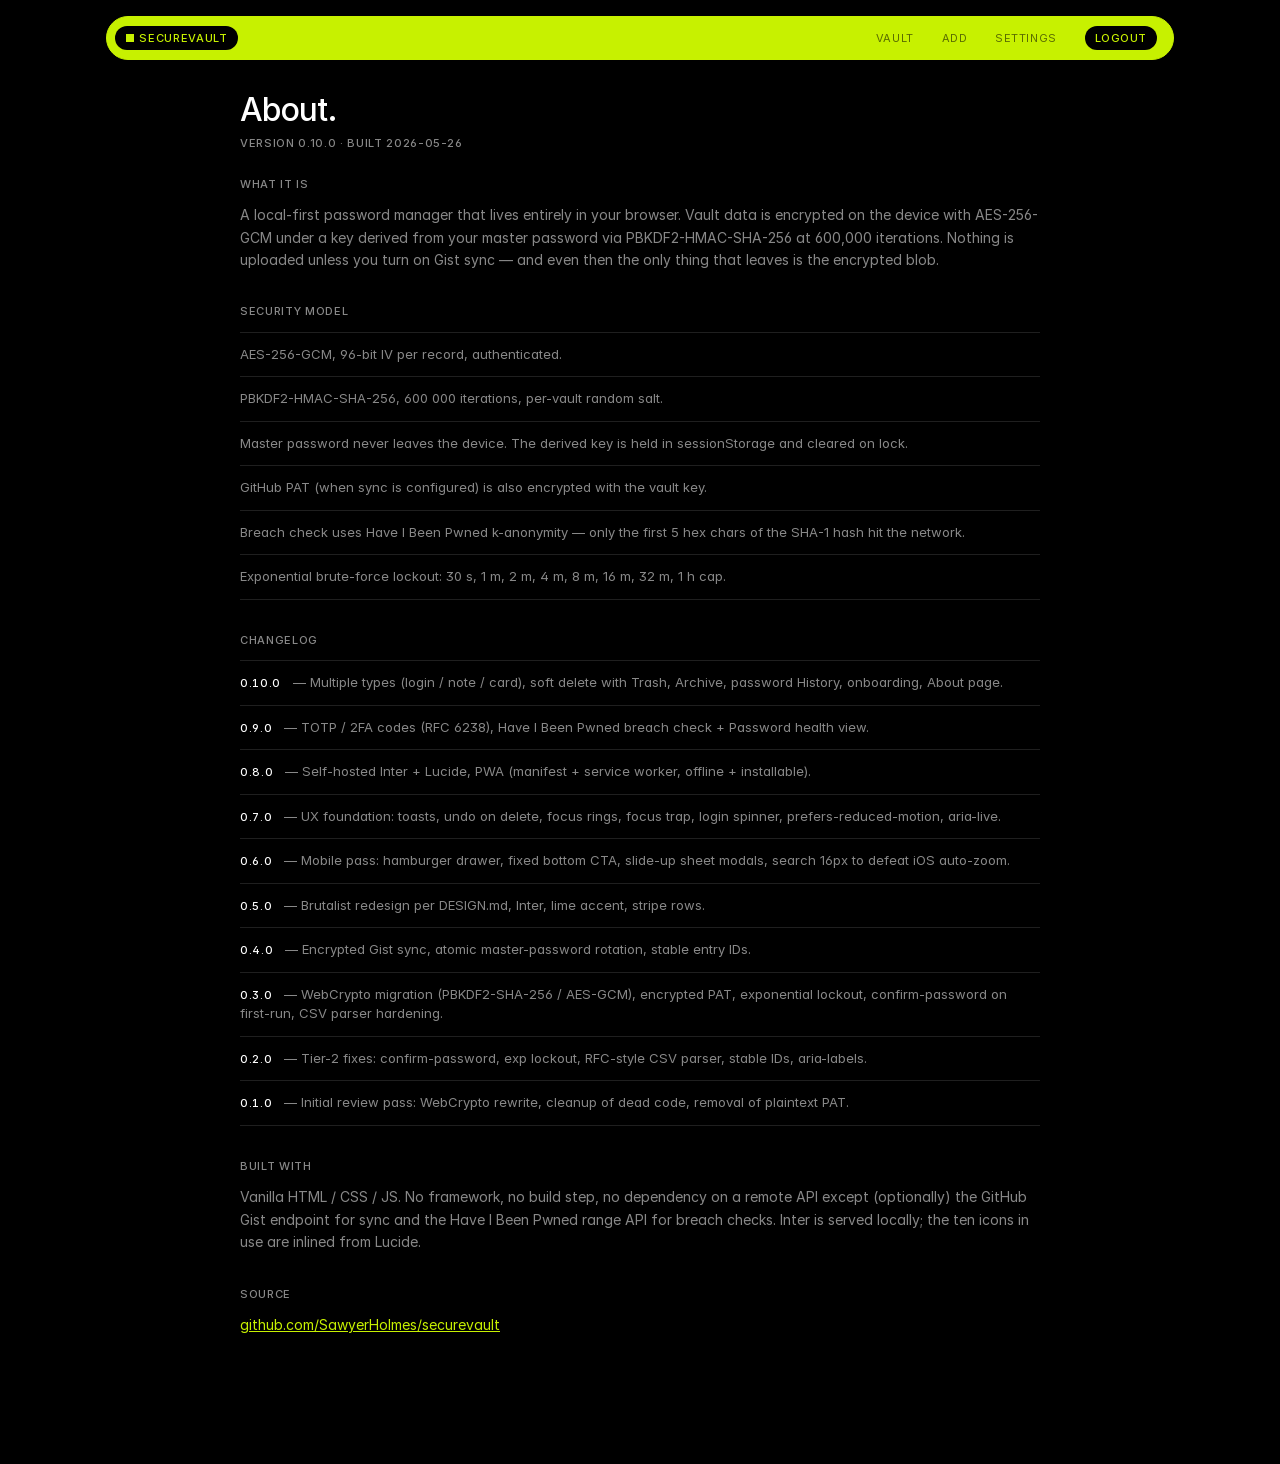
==== about.html @ 22500364 "Audit pass: Add Entry tabs, search clear, +New, duplicate, last-used, clipboard auto-clear, a11y, ap" ====
<!DOCTYPE html>
<html lang="en">
<head>
    <script>
        (function() {
            const s = JSON.parse(localStorage.getItem("vaultSettings") || "{}");
            const appearance = s.appearance || (s.lightMode ? "light" : "dark");
            if (appearance === "dark") document.documentElement.classList.add("dark");
        })();
    </script>
    <meta charset="UTF-8">
    <meta name="viewport" content="width=device-width, initial-scale=1.0">
    <title>SecureVault — About</title>
    <link rel="icon" type="image/svg+xml" href="data:image/svg+xml,%3Csvg xmlns='http://www.w3.org/2000/svg' viewBox='0 0 32 32'%3E%3Crect width='32' height='32' fill='%23000'/%3E%3Crect x='10' y='10' width='12' height='12' fill='%23C7F100'/%3E%3C/svg%3E">
    <link rel="manifest" href="manifest.webmanifest">
    <meta name="theme-color" content="#000000">
    <link rel="stylesheet" href="styles.css">
</head>
<body>

<a href="#main-content" class="skip-to-content">Skip to content</a>

<header>
    <div class="logo">■ Securevault</div>
    <nav class="menu">
        <a href="vault.html">Vault</a>
        <a href="add-entry.html">Add</a>
        <a href="settings.html">Settings</a>
        <a href="login.html" id="logout-btn">Logout</a>
    </nav>
    <button type="button" class="nav-burger" id="nav-burger" aria-label="Open menu">
        <i data-lucide="menu"></i>
    </button>
</header>

<div class="nav-drawer" id="nav-drawer">
    <div class="nav-drawer-content">
        <button type="button" class="nav-drawer-close" id="nav-drawer-close" aria-label="Close menu">
            <i data-lucide="x"></i>
        </button>
        <a href="vault.html">Vault</a>
        <a href="add-entry.html">Add</a>
        <a href="settings.html">Settings</a>
        <a href="login.html" class="nav-drawer-logout">Logout</a>
    </div>
</div>

<main id="main-content">
    <div class="page-content">

        <h1 class="page-title">About.</h1>
        <p class="page-sub">Version <span id="about-version">0.10.0</span> · Built <span id="about-built">2026-05-26</span></p>

        <section class="about-section">
            <h2 class="settings-title">What it is</h2>
            <p class="about-body">
                A local-first password manager that lives entirely in your browser. Vault data is encrypted on
                the device with AES-256-GCM under a key derived from your master password via PBKDF2-HMAC-SHA-256
                at 600,000 iterations. Nothing is uploaded unless you turn on Gist sync — and even then the only
                thing that leaves is the encrypted blob.
            </p>
        </section>

        <section class="about-section">
            <h2 class="settings-title">Security model</h2>
            <ul class="about-list">
                <li>AES-256-GCM, 96-bit IV per record, authenticated.</li>
                <li>PBKDF2-HMAC-SHA-256, 600 000 iterations, per-vault random salt.</li>
                <li>Master password never leaves the device. The derived key is held in sessionStorage and cleared on lock.</li>
                <li>GitHub PAT (when sync is configured) is also encrypted with the vault key.</li>
                <li>Breach check uses Have I Been Pwned k-anonymity — only the first 5 hex chars of the SHA-1 hash hit the network.</li>
                <li>Exponential brute-force lockout: 30 s, 1 m, 2 m, 4 m, 8 m, 16 m, 32 m, 1 h cap.</li>
            </ul>
        </section>

        <section class="about-section">
            <h2 class="settings-title">Changelog</h2>
            <ul class="about-list">
                <li><strong>0.10.0</strong> — Multiple types (login / note / card), soft delete with Trash, Archive, password History, onboarding, About page.</li>
                <li><strong>0.9.0</strong> — TOTP / 2FA codes (RFC 6238), Have I Been Pwned breach check + Password health view.</li>
                <li><strong>0.8.0</strong> — Self-hosted Inter + Lucide, PWA (manifest + service worker, offline + installable).</li>
                <li><strong>0.7.0</strong> — UX foundation: toasts, undo on delete, focus rings, focus trap, login spinner, prefers-reduced-motion, aria-live.</li>
                <li><strong>0.6.0</strong> — Mobile pass: hamburger drawer, fixed bottom CTA, slide-up sheet modals, search 16px to defeat iOS auto-zoom.</li>
                <li><strong>0.5.0</strong> — Brutalist redesign per DESIGN.md, Inter, lime accent, stripe rows.</li>
                <li><strong>0.4.0</strong> — Encrypted Gist sync, atomic master-password rotation, stable entry IDs.</li>
                <li><strong>0.3.0</strong> — WebCrypto migration (PBKDF2-SHA-256 / AES-GCM), encrypted PAT, exponential lockout, confirm-password on first-run, CSV parser hardening.</li>
                <li><strong>0.2.0</strong> — Tier-2 fixes: confirm-password, exp lockout, RFC-style CSV parser, stable IDs, aria-labels.</li>
                <li><strong>0.1.0</strong> — Initial review pass: WebCrypto rewrite, cleanup of dead code, removal of plaintext PAT.</li>
            </ul>
        </section>

        <section class="about-section">
            <h2 class="settings-title">Built with</h2>
            <p class="about-body">
                Vanilla HTML / CSS / JS. No framework, no build step, no dependency on a remote API except (optionally)
                the GitHub Gist endpoint for sync and the Have I Been Pwned range API for breach checks. Inter is
                served locally; the ten icons in use are inlined from Lucide.
            </p>
        </section>

        <section class="about-section">
            <h2 class="settings-title">Source</h2>
            <p class="about-body">
                <a href="https://github.com/SawyerHolmes/securevault" target="_blank" rel="noopener noreferrer" class="about-link">github.com/SawyerHolmes/securevault</a>
            </p>
        </section>

    </div>
</main>

<script src="js/lib/icons.js"></script>
<script src="js/lib/nav.js"></script>
<script src="js/lib/sw-register.js"></script>
<script src="js/lib/crypto-utils.js"></script>
<script src="js/lib/auth.js"></script>
<script>
    // Page is reachable without auth context too, but if we're logged
    // in still run the activity tracker so auto-lock kicks in.
    if (sessionStorage.getItem("authenticated") === "true") {
        if (typeof startActivityTracking === "function") startActivityTracking();
    }
    document.getElementById("logout-btn").addEventListener("click", () => {
        if (typeof logout === "function") logout();
        else window.location.replace("login.html");
    });
</script>

</body>
</html>
---- styles.css ----
/* ============================================================
   SECUREVAULT — STYLESHEET
   Binding spec lives in DESIGN.md (brutalist editorial, lime
   #C7F100 accent, Inter, hard edges, dark default). When in
   doubt: hard edges, UPPERCASE tracked labels, one accent.
============================================================ */

/* ============================================================
   0. FONTS — self-hosted Inter (no Google Fonts dependency)
============================================================ */
@font-face {
    font-family: 'Inter';
    font-style:  normal;
    font-weight: 400;
    font-display: swap;
    src: url('fonts/Inter-Regular.woff2') format('woff2');
}
@font-face {
    font-family: 'Inter';
    font-style:  normal;
    font-weight: 500;
    font-display: swap;
    src: url('fonts/Inter-Medium.woff2') format('woff2');
}

/* ============================================================
   1. TOKENS
============================================================ */
:root {
    /* Light scope */
    --bg:             #FFFFFF;
    --surface:        #FAFAFA;
    --surface-raised: #F2F2F2;
    --border:         #E5E5E5;
    --border-strong:  #000000;
    --text:           #000000;
    --text-secondary: #555555;
    --text-tertiary:  #999999;
    --accent:         #C7F100;
    --accent-ink:     #000000;
    --danger:         #DC2626;
    --danger-ink:     #FFFFFF;

    --font-sans:      'Inter', 'Helvetica Neue', Helvetica, Arial, sans-serif;
    --transition:     0.1s linear;
    --page-max:       1100px;
    --page-pad:       32px;
}

html.dark,
html.dark body,
body.dark {
    --bg:             #000000;
    --surface:        #0A0A0A;
    --surface-raised: #15151A;
    --border:         #1F1F1F;
    --border-strong:  #2C2C2C;
    --text:           #FFFFFF;
    --text-secondary: #888888;
    --text-tertiary:  #555555;
    --accent:         #C7F100;
    --accent-ink:     #000000;
    --danger:         #FF3838;
    --danger-ink:     #FFFFFF;
}

html.dark { color-scheme: dark; }


/* ============================================================
   2. RESET & BASE
============================================================ */
*, *::before, *::after { box-sizing: border-box; }

html, body {
    margin: 0;
    padding: 0;
    min-height: 100%;
    background: var(--bg);
    color: var(--text);
    font-family: var(--font-sans);
    font-feature-settings: 'ss01', 'cv11';
    font-size: 14px;
    line-height: 1.5;
    -webkit-font-smoothing: antialiased;
    -moz-osx-font-smoothing: grayscale;
}

body {
    display: flex;
    flex-direction: column;
    min-height: 100vh;
}

main {
    flex: 1;
    width: 100%;
    max-width: var(--page-max);
    margin: 0 auto;
    padding: 32px var(--page-pad) 96px;
}

/* Unified inner column used by vault, add-entry, settings so the
   page title and content always line up on the same axis. */
.page-content {
    width: 100%;
    max-width: 800px;
    margin: 0 auto;
}
.page-content.narrow { max-width: 480px; }

a { color: inherit; text-decoration: none; }

button {
    cursor: pointer;
    font: inherit;
    color: inherit;
    background: transparent;
    border: 1px solid var(--border);
    border-radius: 0;
}

input, textarea, select {
    font: inherit;
    color: inherit;
    background: transparent;
    border: 1px solid var(--border);
    border-radius: 0;
}

input::placeholder, textarea::placeholder { color: var(--text-tertiary); }

/* Skip-to-content link — only visible when focused, top of page */
.skip-to-content {
    position: absolute;
    top: 8px;
    left: 8px;
    background: var(--accent);
    color: var(--accent-ink);
    padding: 8px 14px;
    font-size: 11px;
    font-weight: 500;
    text-transform: uppercase;
    letter-spacing: 0.06em;
    border-radius: 0;
    text-decoration: none;
    transform: translateY(-200%);
    transition: transform 0.1s linear;
    z-index: 4000;
}
.skip-to-content:focus { transform: translateY(0); }

/* Keyboard focus — visible lime ring on focusable elements when
   navigating with Tab. Mouse clicks don't show the ring (per
   :focus-visible spec) so it stays clean for pointer users. */
:focus-visible {
    outline: 2px solid var(--accent);
    outline-offset: 2px;
}
/* On the lime pill itself lime-on-lime is invisible — use ink black */
header .menu a:focus-visible,
header .menu a#logout-btn:focus-visible,
.nav-burger:focus-visible {
    outline-color: var(--accent-ink);
}
/* Honour the OS "reduce motion" setting — kill animations + transitions */
@media (prefers-reduced-motion: reduce) {
    *, *::before, *::after {
        animation-duration:   0.001ms !important;
        animation-iteration-count: 1 !important;
        transition-duration:  0.001ms !important;
        scroll-behavior:      auto !important;
    }
}

/* Lucide icon sizing — stroke 1.5 globally, sized by context */
svg.lucide,
[data-lucide] {
    stroke-width: 1.5;
    width: 14px;
    height: 14px;
    vertical-align: middle;
}
.icon-btn svg.lucide,
.icon-btn [data-lucide] {
    width: 14px; height: 14px;
}
.card-copy-btn svg.lucide,
.card-copy-btn [data-lucide] {
    width: 14px; height: 14px;
}
.empty-icon svg.lucide,
.empty-icon [data-lucide] {
    width: 28px; height: 28px;
    stroke-width: 1.5;
}
.info-btn svg.lucide,
.info-btn [data-lucide] {
    width: 12px; height: 12px;
}
.generator-btn svg.lucide,
.generator-btn [data-lucide] {
    width: 14px; height: 14px;
}
.edit-top svg.lucide,
.edit-top [data-lucide] {
    width: 12px; height: 12px;
    margin-right: 4px;
}


/* ============================================================
   3. TOP NAVIGATION — LIME PILL
============================================================ */
header {
    position: sticky;
    top: 16px;
    z-index: 100;
    width: calc(100% - 32px);
    max-width: calc(var(--page-max) - 32px);
    margin: 16px auto 0;
    background: var(--accent);
    border-radius: 999px;
    color: var(--accent-ink);
    display: flex;
    align-items: center;
    justify-content: space-between;
    padding: 8px;
    height: 44px;
    border: 1px solid var(--accent);
}

header .logo {
    background: #000;
    color: var(--accent);
    padding: 4px 10px;
    border-radius: 999px;
    font-size: 11px;
    font-weight: 500;
    letter-spacing: 0.06em;
    text-transform: uppercase;
}

header .menu {
    display: flex;
    align-items: center;
    gap: 12px;
    padding-right: 8px;
}

header .menu a {
    color: var(--accent-ink);
    font-size: 11px;
    font-weight: 400;
    text-transform: uppercase;
    letter-spacing: 0.05em;
    opacity: 0.55;
    transition: opacity var(--transition);
    padding: 4px 8px;
    border-radius: 0;
}

header .menu a.active {
    opacity: 1;
    font-weight: 500;
    box-shadow: inset 0 -2px 0 0 currentColor;
}
header .menu a:hover { opacity: 1; }

header .menu a#logout-btn {
    background: #000;
    color: var(--accent);
    padding: 4px 10px;
    border-radius: 999px;
    opacity: 1;
    margin-left: 8px;
    font-weight: 500;
}
header .menu a#logout-btn:hover { opacity: 0.85; }

/* Minimal header (logo only) used on login since the user isn't
   authenticated. Keeps the lime pill chrome consistent with the rest
   of the app while omitting the nav links. */
header.header-minimal {
    justify-content: flex-start;
    width: auto;
    max-width: calc(var(--page-max) - 32px);
}

/* Hamburger (mobile only) — black pill matching the logo chip */
.nav-burger {
    display: none;
    background: #000;
    color: var(--accent);
    border: none;
    border-radius: 999px;
    width: 32px; height: 32px;
    align-items: center;
    justify-content: center;
    cursor: pointer;
    padding: 0;
}
.nav-burger:hover { opacity: 0.85; }

/* Mobile drawer — full-screen black sheet with big nav items.
   Hidden on desktop; opens via .open class on tap of .nav-burger. */
.nav-drawer {
    display: none;
    position: fixed;
    inset: 0;
    background: #000;
    z-index: 2000;
    flex-direction: column;
    padding: env(safe-area-inset-top) env(safe-area-inset-right)
            env(safe-area-inset-bottom) env(safe-area-inset-left);
}
.nav-drawer.open { display: flex; }
.nav-drawer-content {
    display: flex;
    flex-direction: column;
    gap: 24px;
    padding: 96px 32px 32px;
    width: 100%;
    flex: 1;
}
.nav-drawer a {
    color: var(--accent);
    font-size: 18px;
    font-weight: 500;
    text-transform: uppercase;
    letter-spacing: 0.05em;
    text-decoration: none;
}
.nav-drawer a.active { box-shadow: inset 0 -2px 0 0 currentColor; align-self: flex-start; }
.nav-drawer-logout { opacity: 0.55; margin-top: 24px; }
.nav-drawer-close {
    position: absolute;
    top: 24px;
    right: 24px;
    background: var(--accent);
    color: var(--accent-ink);
    border: none;
    border-radius: 999px;
    width: 44px; height: 44px;
    display: inline-flex;
    align-items: center;
    justify-content: center;
    cursor: pointer;
}
.nav-drawer-close [data-lucide],
.nav-drawer-close svg.lucide { width: 20px; height: 20px; }
body.drawer-open { overflow: hidden; }

/* Fixed bottom "+ Add entry" CTA (mobile only, vault page).
   Sits above the safe area as a full-width lime pill. */
.mobile-cta {
    display: none;
    position: fixed;
    left: 16px;
    right: 16px;
    bottom: calc(16px + env(safe-area-inset-bottom));
    height: 48px;
    background: var(--accent);
    color: var(--accent-ink);
    border-radius: 999px;
    align-items: center;
    justify-content: center;
    font-size: 13px;
    font-weight: 500;
    text-transform: uppercase;
    letter-spacing: 0.06em;
    text-decoration: none;
    z-index: 90;
    border: none;
}
.mobile-cta:hover { opacity: 0.85; }



/* ============================================================
   4. BUTTONS
============================================================ */
.btn-black,
.btn-white,
.btn-danger {
    display: inline-flex;
    align-items: center;
    justify-content: center;
    gap: 8px;
    padding: 12px 18px;
    font-size: 11px;
    font-weight: 500;
    text-transform: uppercase;
    letter-spacing: 0.05em;
    border-radius: 0;
    border: 1px solid transparent;
    transition: opacity var(--transition);
    cursor: pointer;
}

.btn-black {
    background: var(--accent);
    color: var(--accent-ink);
}
.btn-black:hover    { opacity: 0.85; }
.btn-black:active   { transform: scale(0.98); }
.btn-black:disabled { opacity: 0.4; cursor: not-allowed; }

.btn-white {
    background: transparent;
    color: var(--text);
    border-color: var(--border-strong);
}
.btn-white:hover  { border-color: var(--text); }
.btn-white:active { transform: scale(0.98); }

.btn-danger {
    background: var(--danger);
    color: var(--danger-ink);
}
.btn-danger:hover { opacity: 0.85; }
.btn-danger:active { transform: scale(0.98); }

.btn-inline {
    align-self: flex-start;
    padding: 10px 16px;
}

.link-btn {
    background: none;
    border: none;
    color: var(--text-tertiary);
    font-size: 11px;
    font-weight: 500;
    text-transform: uppercase;
    letter-spacing: 0.05em;
    padding: 8px 0;
    cursor: pointer;
    text-align: center;
}
.link-btn:hover { color: var(--text); text-decoration: underline; }

.icon-btn {
    display: inline-flex;
    align-items: center;
    justify-content: center;
    width: 28px; height: 28px;
    background: transparent;
    color: var(--text-secondary);
    border: 1px solid var(--border);
    border-radius: 0;
    cursor: pointer;
    transition: background var(--transition), border-color var(--transition), color var(--transition);
}
.icon-btn:hover {
    border-color: var(--text);
    background: var(--surface-raised);
    color: var(--text);
}


/* ============================================================
   5. INPUTS & LABELS
============================================================ */
input[type="text"],
input[type="password"],
input[type="email"],
textarea {
    width: 100%;
    background: transparent;
    border: 1px solid var(--border);
    border-radius: 0;
    padding: 12px 14px;
    font-size: 14px;
    color: var(--text);
    transition: border-color var(--transition);
}
input[type="text"]:focus,
input[type="password"]:focus,
input[type="email"]:focus,
textarea:focus {
    outline: none;
    border-color: var(--text);
}

label {
    display: block;
    font-size: 11px;
    font-weight: 500;
    text-transform: uppercase;
    letter-spacing: 0.06em;
    color: var(--text-secondary);
    margin-bottom: 6px;
}

.password-wrapper { position: relative; }
.password-wrapper input { padding-right: 44px; }
.password-wrapper .toggle-password,
.password-wrapper #toggle-password {
    position: absolute;
    right: 6px;
    top: 50%;
    transform: translateY(-50%);
    width: 28px; height: 28px;
    background: transparent;
    border: 1px solid var(--border);
    color: var(--text-secondary);
    cursor: pointer;
    border-radius: 0;
    display: inline-flex;
    align-items: center;
    justify-content: center;
}
.password-wrapper .toggle-password:hover,
.password-wrapper #toggle-password:hover {
    color: var(--text);
    border-color: var(--text);
}


/* ============================================================
   6. VAULT CONTROLS — SEARCH + SORT
============================================================ */
.vault-controls {
    margin: 24px 0 16px;
}

/* The search wrapper acts as one cohesive bar: 1px outer border,
   left search icon, input fills the middle, right divider + sort
   button. No element has its own border — they share the wrapper's. */
.search-wrapper {
    position: relative;
    display: flex;
    align-items: stretch;
    border: 1px solid var(--border);
    transition: border-color var(--transition);
}
.search-wrapper:focus-within { border-color: var(--text); }

#search-input {
    flex: 1;
    min-width: 0;
    padding: 12px 12px 12px 44px;
    background: transparent;
    border: none;
    border-radius: 0;
    color: var(--text);
    font-size: 14px;
    outline: none;
}
#search-input::placeholder { color: var(--text-tertiary); }

.search-icon {
    position: absolute;
    left: 16px; top: 50%;
    transform: translateY(-50%);
    width: 16px; height: 16px;
    color: var(--text-secondary);
    pointer-events: none;
}

.search-clear {
    display: none;
    flex: 0 0 28px;
    background: transparent;
    border: none;
    color: var(--text-secondary);
    cursor: pointer;
    align-items: center;
    justify-content: center;
    padding: 0;
}
.search-wrapper.has-text .search-clear { display: inline-flex; }
.search-clear:hover { color: var(--text); }
.search-clear svg.lucide { width: 14px; height: 14px; }

.sort-toggle-btn {
    flex: 0 0 44px;
    background: transparent;
    border: none;
    border-left: 1px solid var(--border);
    border-radius: 0;
    color: var(--text-secondary);
    cursor: pointer;
    display: inline-flex;
    align-items: center;
    justify-content: center;
    padding: 0;
    transition: color var(--transition), background var(--transition);
}
.sort-toggle-btn:hover         { color: var(--text); background: var(--surface-raised); }
.sort-toggle-btn.active        { color: var(--accent-ink); background: var(--accent); }
.sort-icon { width: 16px; height: 16px; pointer-events: none; }

.sort-menu {
    position: absolute;
    top: calc(100% + 4px);
    right: 0;
    width: 220px;
    display: none;
    flex-direction: column;
    background: var(--surface);
    border: 1px solid var(--border-strong);
    border-radius: 0;
    padding: 4px 0;
    z-index: 500;
}

.sort-field,
.sort-order {
    display: flex;
    align-items: center;
    justify-content: space-between;
    padding: 10px 14px;
    font-size: 11px;
    text-transform: uppercase;
    letter-spacing: 0.05em;
    cursor: pointer;
    color: var(--text);
}
.sort-field:hover,
.sort-order:hover { background: var(--surface-raised); }

.divider { height: 1px; background: var(--border); margin: 4px 0; }

.indicator {
    width: 12px; height: 12px;
    border: 1px solid var(--border-strong);
    border-radius: 0;
    display: flex;
    align-items: center;
    justify-content: center;
    flex-shrink: 0;
}
.indicator.active::after {
    content: '';
    width: 6px; height: 6px;
    background: var(--accent);
}


/* ============================================================
   7. VAULT LIST — STRIPE ROWS (the core unit)
============================================================ */
#vault-container { display: block; }

body.list-view #vault-container {
    display: block;
}

.vault-card {
    display: grid;
    grid-template-columns: 56px 1fr auto;
    gap: 16px;
    align-items: center;
    padding: 16px 0;
    border-top: 1px solid var(--border);
    background: transparent;
    border-radius: 0;
    cursor: pointer;
    transition: background var(--transition);
    position: relative;
}
.vault-card:last-child { border-bottom: 1px solid var(--border); }

.vault-card:hover {
    background: linear-gradient(90deg, rgba(199, 241, 0, 0.06), transparent);
}

.vault-card .row-num {
    font-size: 22px;
    font-weight: 500;
    letter-spacing: -0.02em;
    font-variant-numeric: tabular-nums;
    color: var(--text);
    line-height: 1;
}
.vault-card.featured .row-num { color: var(--accent); }

.vault-card .row-text {
    min-width: 0;
}

.vault-card .row-name,
.vault-card h2 {
    margin: 0;
    font-size: 13px;
    font-weight: 500;
    text-transform: uppercase;
    letter-spacing: 0.05em;
    color: var(--text);
    line-height: 1.3;
    overflow: hidden;
    text-overflow: ellipsis;
    white-space: nowrap;
}

.vault-card .row-username,
.vault-card p {
    margin: 2px 0 0;
    font-size: 11px;
    font-weight: 400;
    color: var(--text-secondary);
    line-height: 1.3;
    overflow: hidden;
    text-overflow: ellipsis;
    white-space: nowrap;
}

.card-copy-btn {
    width: 28px; height: 28px;
    background: transparent;
    border: 1px solid var(--border);
    border-radius: 0;
    color: var(--text-secondary);
    display: inline-flex;
    align-items: center;
    justify-content: center;
    cursor: pointer;
    transition: border-color var(--transition), color var(--transition);
}
.card-copy-btn:hover { border-color: var(--text); color: var(--text); }

/* Vault meta row — count on the left, Select toggle on the right */
.vault-meta-row {
    display: flex;
    align-items: center;
    justify-content: space-between;
    margin: 16px 0 8px;
}
.vault-count {
    font-size: 11px;
    font-weight: 500;
    text-transform: uppercase;
    letter-spacing: 0.06em;
    color: var(--text-secondary);
    font-variant-numeric: tabular-nums;
}
.vault-meta-actions {
    display: flex;
    gap: 6px;
    align-items: center;
}
.vault-meta-action {
    background: transparent;
    border: 1px solid var(--border-strong);
    color: var(--text);
    padding: 6px 12px;
    border-radius: 999px;
    font-size: 11px;
    font-weight: 500;
    text-transform: uppercase;
    letter-spacing: 0.05em;
    cursor: pointer;
    text-decoration: none;
    transition: background var(--transition), color var(--transition);
}
.vault-meta-action:hover { background: var(--accent); color: var(--accent-ink); border-color: var(--accent); }
.vault-meta-action-add { background: var(--accent); color: var(--accent-ink); border-color: var(--accent); }
.vault-meta-action-add:hover { opacity: 0.85; background: var(--accent); color: var(--accent-ink); }

/* On mobile the bottom CTA is enough — hide the desktop +New chip. */
@media (max-width: 600px) {
    .vault-meta-action-add { display: none; }
}

/* Per-card checkbox — hidden by default, revealed in select mode */
.vault-card-checkbox {
    display: none;
    width: 18px;
    height: 18px;
    border: 1px solid var(--border-strong);
    position: relative;
    flex-shrink: 0;
}
.vault-card-checkbox.checked::after {
    content: "";
    position: absolute;
    inset: 3px;
    background: var(--accent);
}
body.select-mode .vault-card-checkbox { display: block; }
body.select-mode .vault-card           { grid-template-columns: 24px 56px 1fr auto; cursor: pointer; }
body.select-mode .vault-card .card-copy-btn { display: none; }
body.select-mode .vault-card.selected  { background: linear-gradient(90deg, rgba(199, 241, 0, 0.10), transparent); }

/* Bottom bulk-action bar — only visible in select mode. The
   [hidden] attribute is the source of truth; the rule below makes
   sure the display: flex doesn't override it. */
.bulk-actions[hidden] { display: none; }
.bulk-actions {
    position: fixed;
    left: 0; right: 0; bottom: 0;
    z-index: 1400;
    background: var(--surface);
    border-top: 1px solid var(--border-strong);
    padding: 12px 16px calc(12px + env(safe-area-inset-bottom));
    display: flex;
    align-items: center;
    justify-content: space-between;
    gap: 16px;
}
.bulk-count {
    font-size: 11px;
    font-weight: 500;
    text-transform: uppercase;
    letter-spacing: 0.06em;
    color: var(--text-secondary);
    font-variant-numeric: tabular-nums;
}
.bulk-actions-buttons {
    display: flex;
    gap: 8px;
    flex-wrap: wrap;
}
body.select-mode main { padding-bottom: 120px; }

@media (max-width: 600px) {
    .bulk-actions {
        flex-direction: column;
        align-items: stretch;
        gap: 8px;
    }
    .bulk-actions-buttons { justify-content: space-between; }
    .bulk-actions-buttons .btn-row { flex: 1; }
}

/* Manual-sort drag-and-drop visual states */
.vault-card.draggable    { cursor: grab; }
.vault-card.draggable:active { cursor: grabbing; }
.vault-card.dragging     { opacity: 0.4; }
.vault-card.drag-over    { box-shadow: inset 0 2px 0 0 var(--accent); }

/* Extension fill mode — vault opened with #sv-fill=… in the URL.
   The lime banner explains who's asking, the meta + filter chrome
   step out of the way so the picker is the only thing to do. */
.fill-banner {
    display: flex;
    align-items: center;
    justify-content: space-between;
    gap: 16px;
    background: var(--accent);
    color: var(--accent-ink);
    padding: 12px 16px;
    margin: 0 0 24px;
}
.fill-banner-text {
    display: flex;
    align-items: baseline;
    gap: 8px;
    min-width: 0;
}
.fill-banner-label {
    font-size: 11px;
    font-weight: 500;
    text-transform: uppercase;
    letter-spacing: 0.06em;
}
.fill-banner-origin {
    font-size: 13px;
    font-weight: 500;
    overflow: hidden;
    text-overflow: ellipsis;
    white-space: nowrap;
}
.fill-banner .btn-row { border-color: var(--accent-ink); color: var(--accent-ink); }
.fill-banner .btn-row:hover { background: var(--accent-ink); color: var(--accent); }

body.fill-mode header,
body.fill-mode .vault-meta-row,
body.fill-mode .tag-filter-bar,
body.fill-mode .vault-controls { display: none; }
body.fill-mode .page-title { margin-top: 0; }

/* Pull-to-refresh — only renders on mobile. The bar visually
   extends as the user drags down past the top of the page. */
.pull-indicator {
    display: none;
    position: fixed;
    top: 0;
    left: 50%;
    width: 64px;
    height: 3px;
    background: var(--accent);
    transform: translateX(-50%) translateY(0);
    opacity: 0;
    z-index: 1500;
    pointer-events: none;
}
@media (max-width: 600px) {
    .pull-indicator { display: block; }
}
.pull-indicator.loading {
    opacity: 1;
    animation: pull-pulse 0.6s linear infinite alternate;
}
@keyframes pull-pulse {
    from { opacity: 0.35; }
    to   { opacity: 1; }
}


/* ============================================================
   8. VAULT GRID VIEW (square brutalist tiles)
============================================================ */
body.grid-view #vault-container {
    display: grid;
    grid-template-columns: repeat(auto-fill, minmax(200px, 1fr));
    gap: 12px;
}

.vault-grid-tile {
    border: 1px solid var(--border);
    border-radius: 0;
    padding: 16px;
    background: transparent;
    cursor: pointer;
    transition: background var(--transition), border-color var(--transition);
    display: flex;
    flex-direction: column;
    gap: 8px;
    min-height: 140px;
    position: relative;
}
.vault-grid-tile:hover {
    border-color: var(--text);
    background: linear-gradient(90deg, rgba(199, 241, 0, 0.06), transparent);
}

.vault-grid-tile .tile-num {
    font-size: 22px;
    font-weight: 500;
    letter-spacing: -0.02em;
    font-variant-numeric: tabular-nums;
    color: var(--text);
    line-height: 1;
}
.vault-grid-tile.featured .tile-num { color: var(--accent); }

.vault-grid-tile .tile-name {
    margin: 0;
    font-size: 13px;
    font-weight: 500;
    text-transform: uppercase;
    letter-spacing: 0.05em;
    color: var(--text);
    overflow: hidden;
    text-overflow: ellipsis;
    white-space: nowrap;
}

.vault-grid-tile .tile-url {
    margin: 0;
    font-size: 11px;
    font-weight: 400;
    color: var(--text-secondary);
    line-height: 1.3;
    overflow: hidden;
    text-overflow: ellipsis;
    white-space: nowrap;
}

.vault-grid-tile .tile-bottom {
    margin-top: auto;
    display: flex;
    align-items: center;
    justify-content: space-between;
    gap: 8px;
}

.vault-grid-tile .tile-username {
    margin: 0;
    font-size: 11px;
    font-weight: 400;
    color: var(--text-secondary);
    overflow: hidden;
    text-overflow: ellipsis;
    white-space: nowrap;
    flex: 1;
    min-width: 0;
}


/* ============================================================
   9. GALLERY VIEW
============================================================ */
body.gallery-view #vault-container {
    display: grid;
    grid-template-columns: repeat(auto-fill, minmax(110px, 1fr));
    gap: 12px;
}
.vault-gallery-card {
    background: transparent;
    border: 1px solid var(--border);
    border-radius: 0;
    padding: 12px;
    cursor: pointer;
    display: flex;
    flex-direction: column;
    align-items: flex-start;
    gap: 8px;
    aspect-ratio: 1;
    position: relative;
    transition: background var(--transition);
}
.vault-gallery-card:hover {
    background: linear-gradient(90deg, rgba(199, 241, 0, 0.06), transparent);
}
.gallery-icon {
    width: 48px; height: 48px;
    background: rgba(199, 241, 0, 0.12);
    border: 1px solid var(--border);
    color: var(--text);
    display: flex;
    align-items: center;
    justify-content: center;
    font-size: 16px;
    font-weight: 500;
    text-transform: uppercase;
}
.gallery-icon img { max-width: 28px; max-height: 28px; }
.gallery-title {
    font-size: 11px;
    font-weight: 500;
    text-transform: uppercase;
    letter-spacing: 0.05em;
    color: var(--text);
    line-height: 1.3;
    overflow: hidden;
    text-overflow: ellipsis;
    white-space: nowrap;
    width: 100%;
}
.gallery-subtitle {
    font-size: 11px;
    color: var(--text-secondary);
    overflow: hidden;
    text-overflow: ellipsis;
    white-space: nowrap;
    width: 100%;
}
.gallery-copy-btn {
    position: absolute;
    top: 8px; right: 8px;
    width: 24px; height: 24px;
    background: transparent;
    border: 1px solid var(--border);
    color: var(--text-secondary);
    cursor: pointer;
}
.gallery-copy-btn:hover { border-color: var(--text); color: var(--text); }


/* ============================================================
   10. COPY MENU
============================================================ */
.copy-menu,
.card-copy-menu {
    position: fixed;
    background: var(--surface);
    border: 1px solid var(--border-strong);
    border-radius: 0;
    padding: 4px 0;
    z-index: 200;
    min-width: 160px;
    display: flex;
    flex-direction: column;
    opacity: 0;
}
.copy-menu-item,
.card-copy-menu button {
    background: transparent;
    border: none;
    padding: 10px 14px;
    font-size: 11px;
    font-weight: 500;
    text-transform: uppercase;
    letter-spacing: 0.05em;
    text-align: left;
    cursor: pointer;
    color: var(--text);
}
.copy-menu-item:hover,
.card-copy-menu button:hover { background: var(--surface-raised); }


/* ============================================================
   11. EXPANDED CARD MODAL
============================================================ */
.expanded-card {
    position: fixed;
    inset: 0;
    background: rgba(0, 0, 0, 0.7);
    display: none;
    align-items: center;
    justify-content: center;
    z-index: 1000;
    padding: 16px;
}
.expanded-content {
    background: var(--surface);
    border: 1px solid var(--border-strong);
    border-radius: 0;
    padding: 24px;
    max-width: 480px;
    width: 100%;
    max-height: calc(100vh - 32px);
    overflow: auto;
}

.expanded-header {
    display: flex;
    align-items: center;
    justify-content: space-between;
    gap: 12px;
    padding-bottom: 12px;
    border-bottom: 1px solid var(--border);
    margin-bottom: 4px;
}
.expanded-header h2 {
    margin: 0;
    font-size: 18px;
    font-weight: 500;
    text-transform: uppercase;
    letter-spacing: 0.06em;
    color: var(--text);
    overflow: hidden;
    text-overflow: ellipsis;
    white-space: nowrap;
}

.field-row,
.expanded-content .field {
    padding: 12px 0;
    border-bottom: 1px solid var(--border);
}

.value-row {
    display: flex;
    align-items: center;
    gap: 8px;
}
.value-row .value {
    flex: 1;
    min-width: 0;
}

.top-right-buttons { display: flex; gap: 8px; align-items: center; }
.top-right-buttons #save-cancel-wrapper { display: none; gap: 8px; margin: 0; }
.top-right-buttons #save-cancel-wrapper[style*="flex"] { display: flex !important; }

.url-value a { text-decoration: underline; color: var(--text); }
.edit-top {
    padding: 6px 12px;
    border-radius: 999px;
    font-size: 11px;
    border: 1px solid var(--border-strong);
    background: transparent;
    color: var(--text);
}
.edit-top:hover { border-color: var(--text); }

.expanded-content .label {
    display: block;
    font-size: 11px;
    font-weight: 500;
    text-transform: uppercase;
    letter-spacing: 0.06em;
    color: var(--text-secondary);
    margin-bottom: 4px;
}

.expanded-content .value {
    font-size: 14px;
    color: var(--text);
    word-break: break-word;
}
.expanded-content .value.notes { white-space: pre-wrap; }
.expanded-content .value a { text-decoration: underline; color: inherit; }
.expanded-content input.value,
.expanded-content textarea.value {
    width: 100%;
    margin-top: 4px;
    padding: 8px 10px;
    background: transparent;
    border: 1px solid var(--border);
    color: var(--text);
    font-size: 14px;
}
.expanded-content input.value:focus,
.expanded-content textarea.value:focus { outline: none; border-color: var(--text); }

#expanded-password,
#expanded-password .value {
    font-family: ui-monospace, 'SF Mono', Menlo, Consolas, monospace;
}

.tag-chip,
.tag-chip-small,
.tag-chip-filter {
    display: inline-flex;
    align-items: center;
    border: 1px solid var(--border-strong);
    background: transparent;
    color: var(--text);
    border-radius: 999px;
    text-transform: uppercase;
    letter-spacing: 0.05em;
    font-weight: 500;
    cursor: default;
}
.tag-chip {
    padding: 4px 10px;
    font-size: 10px;
    margin-right: 6px;
    margin-bottom: 4px;
}
.tag-chip-small {
    padding: 2px 8px;
    font-size: 10px;
    color: var(--text-secondary);
    border-color: var(--border);
    margin-right: 4px;
}
.row-tags {
    display: flex;
    flex-wrap: wrap;
    gap: 4px;
    margin-top: 6px;
}
.tag-list {
    display: flex;
    flex-wrap: wrap;
    gap: 4px;
}

.tag-filter-bar {
    display: flex;
    gap: 6px;
    overflow-x: auto;
    scrollbar-width: none;
    padding-bottom: 4px;
    margin-bottom: 12px;
}
.tag-filter-bar::-webkit-scrollbar { display: none; }
.tag-chip-filter {
    padding: 6px 12px;
    font-size: 11px;
    cursor: pointer;
    white-space: nowrap;
    transition: background var(--transition), color var(--transition);
}
.tag-chip-filter:hover  { background: var(--surface-raised); }
.tag-chip-filter.active {
    background: var(--accent);
    color: var(--accent-ink);
    border-color: var(--accent);
}

.label-hint {
    text-transform: none;
    letter-spacing: 0;
    font-weight: 400;
    color: var(--text-tertiary);
    margin-left: 8px;
}

/* Rendered markdown inside note content / notes value */
.value-empty { color: var(--text-secondary); }
.md-h1, .md-h2, .md-h3 {
    margin: 12px 0 4px;
    color: var(--text);
    font-weight: 500;
    text-transform: uppercase;
    letter-spacing: 0.05em;
}
.md-h1 { font-size: 18px; }
.md-h2 { font-size: 16px; }
.md-h3 { font-size: 13px; }
.value.notes p,
.value .md-h1, .value .md-h2, .value .md-h3 { margin-top: 0; }
.value.notes p {
    margin: 0 0 12px;
    line-height: 1.5;
}
.value.notes p:last-child { margin-bottom: 0; }
.md-ul {
    margin: 6px 0 12px;
    padding-left: 20px;
}
.md-ul li {
    font-size: 14px;
    line-height: 1.5;
    color: var(--text);
    margin-bottom: 4px;
}
.value.notes strong { color: var(--text); font-weight: 500; }
.value.notes em     { color: var(--text); font-style: italic; }
.value.notes code   {
    font-family: ui-monospace, "SF Mono", Menlo, Consolas, monospace;
    font-size: 0.92em;
    background: var(--surface-raised);
    padding: 1px 5px;
    border: 1px solid var(--border);
}
.value.notes a { color: var(--accent); text-decoration: underline; }

.password-warning {
    margin-top: 8px;
    font-size: 11px;
    font-weight: 500;
    text-transform: uppercase;
    letter-spacing: 0.06em;
    color: var(--danger);
    display: flex;
    align-items: center;
    gap: 6px;
}
.password-warning::before {
    content: "";
    display: inline-block;
    width: 8px;
    height: 8px;
    background: var(--danger);
}

.totp-row {
    display: flex;
    align-items: center;
    gap: 12px;
}
.totp-code {
    flex: 1;
    font-family: ui-monospace, "SF Mono", Menlo, Consolas, monospace;
    font-size: 22px;
    letter-spacing: 0.08em;
    font-variant-numeric: tabular-nums;
    color: var(--text);
}
.totp-countdown {
    flex: 0 0 80px;
    height: 3px;
    background: var(--border);
    position: relative;
}
.totp-countdown-bar {
    position: absolute;
    inset: 0 auto 0 0;
    background: var(--accent);
    width: 100%;
    transition: width 1s linear;
}
.totp-edit-input {
    flex: 1;
    background: transparent;
    border: 1px solid var(--border);
    color: var(--text);
    padding: 8px 10px;
    font-family: ui-monospace, "SF Mono", Menlo, Consolas, monospace;
    font-size: 14px;
    letter-spacing: 0.02em;
}
.totp-edit-input:focus { outline: none; border-color: var(--text); }

#expanded-modified {
    font-size: 11px;
    font-weight: 500;
    text-transform: uppercase;
    letter-spacing: 0.06em;
    color: var(--text-secondary);
    padding: 12px 0;
    border-bottom: none;
}

#save-cancel-wrapper {
    display: flex;
    gap: 8px;
    margin-top: 12px;
}
#save-cancel-wrapper .btn-black,
#save-cancel-wrapper .btn-white { flex: 1; }

.entry-footer-actions {
    display: flex;
    gap: 8px;
    margin-top: 12px;
}
.entry-footer-actions .btn-white,
.entry-footer-actions .btn-danger { flex: 1; }

#remove-btn {
    background: var(--danger);
    color: var(--danger-ink);
    border: none;
}
#remove-btn:hover { opacity: 0.85; }


/* ============================================================
   12. CONFIRMATION MODAL
============================================================ */
.confirmation-overlay {
    position: fixed;
    inset: 0;
    background: rgba(0, 0, 0, 0.7);
    display: none;
    align-items: center;
    justify-content: center;
    z-index: 1100;
    padding: 16px;
}
.confirmation-modal {
    background: var(--surface);
    border: 1px solid var(--border-strong);
    border-radius: 0;
    padding: 24px;
    max-width: 380px;
    width: 100%;
}
.confirmation-modal p {
    margin: 0 0 16px;
    font-size: 14px;
    color: var(--text);
    line-height: 1.5;
}
.confirmation-modal p.confirm-title {
    font-size: 16px;
    font-weight: 500;
    text-transform: uppercase;
    letter-spacing: 0.06em;
    margin-bottom: 12px;
}
.confirmation-modal p + p { color: var(--text-secondary); }

.welcome-modal { max-width: 460px; }
.welcome-list {
    list-style: none;
    padding: 0;
    margin: 0 0 16px;
}
.welcome-list li {
    font-size: 13px;
    color: var(--text-secondary);
    padding: 12px 0;
    border-bottom: 1px solid var(--border);
    line-height: 1.5;
}
.welcome-list li:last-child { border-bottom: none; }
.welcome-list strong {
    color: var(--text);
    font-weight: 500;
    text-transform: uppercase;
    font-size: 11px;
    letter-spacing: 0.06em;
    display: block;
    margin-bottom: 4px;
}
.confirmation-buttons {
    display: flex;
    gap: 8px;
}
.confirmation-buttons .btn-black,
.confirmation-buttons .btn-white,
.confirmation-buttons .btn-danger { flex: 1; }


/* ============================================================
   13. TOAST
============================================================ */
.toast-stack {
    position: fixed;
    bottom: 24px;
    left: 50%;
    transform: translateX(-50%);
    display: flex;
    flex-direction: column-reverse;
    gap: 8px;
    z-index: 3000;
    pointer-events: none;
    max-width: calc(100% - 32px);
}
.toast {
    display: inline-flex;
    align-items: center;
    gap: 16px;
    padding: 12px 16px;
    background: var(--surface);
    color: var(--text);
    border: 1px solid var(--border-strong);
    border-radius: 0;
    font-size: 13px;
    pointer-events: auto;
    opacity: 0;
    transform: translateY(8px);
    transition: opacity 0.18s linear, transform 0.18s linear;
    max-width: 100%;
}
.toast.toast-in  { opacity: 1; transform: translateY(0); }
.toast.toast-out { opacity: 0; transform: translateY(8px); }
.toast.toast-success { border-color: var(--accent); }
.toast.toast-error   { border-color: var(--danger); }
.toast-message { white-space: nowrap; overflow: hidden; text-overflow: ellipsis; }
.toast-action {
    background: var(--accent);
    color: var(--accent-ink);
    border: none;
    padding: 4px 10px;
    font-size: 11px;
    font-weight: 500;
    text-transform: uppercase;
    letter-spacing: 0.05em;
    cursor: pointer;
    flex-shrink: 0;
}
.toast-action:hover { opacity: 0.85; }


/* ============================================================
   14. EMPTY STATE
============================================================ */
.empty-state {
    max-width: 320px;
    margin: 0 auto;
    text-align: center;
    display: flex;
    flex-direction: column;
    align-items: center;
    justify-content: center;
    /* Pull the empty state down so the magnifier / lock sits roughly
       in the middle of the page rather than tucked under the title. */
    min-height: 60vh;
    /* When the parent is a CSS grid (grid/gallery view), span all
       columns so the empty state stays centred under the page title. */
    grid-column: 1 / -1;
}
.empty-icon {
    width: 64px; height: 64px;
    border: 1px solid var(--border-strong);
    color: var(--accent);
    display: flex;
    align-items: center;
    justify-content: center;
    margin: 0 auto 16px;
}
.empty-icon-shape {
    display: block;
    width: 16px;
    height: 16px;
    background: var(--accent);
}
.empty-icon-shape.search {
    width: 24px;
    height: 2px;
}
.empty-state h2 {
    margin: 0 0 8px;
    font-size: 18px;
    font-weight: 500;
    text-transform: uppercase;
    letter-spacing: 0.06em;
}
.empty-state p {
    margin: 0 0 16px;
    font-size: 14px;
    color: var(--text-secondary);
}
.empty-add-btn {
    display: inline-flex;
    align-items: center;
    justify-content: center;
    background: var(--accent);
    color: var(--accent-ink);
    padding: 8px 16px;
    border-radius: 999px;
    font-size: 11px;
    font-weight: 500;
    text-transform: uppercase;
    letter-spacing: 0.05em;
}
.empty-add-btn:hover { opacity: 0.85; }


/* ============================================================
   15. ADD ENTRY PAGE
============================================================ */
.page-title,
.add-entry-container h1 {
    margin: 0 0 8px;
    font-size: 32px;
    font-weight: 500;
    letter-spacing: -0.03em;
    color: var(--text);
    line-height: 1.1;
}

.page-sub {
    margin: 0 0 24px;
    font-size: 11px;
    font-weight: 500;
    text-transform: uppercase;
    letter-spacing: 0.06em;
    color: var(--text-secondary);
}

.trash-row-actions {
    display: flex;
    gap: 8px;
    align-items: center;
}
.btn-row {
    padding: 6px 12px;
    font-size: 11px;
    font-weight: 500;
    text-transform: uppercase;
    letter-spacing: 0.05em;
    border-radius: 0;
    cursor: pointer;
}
.btn-row.btn-white  { border: 1px solid var(--border-strong); background: transparent; color: var(--text); }
.btn-row.btn-white:hover  { border-color: var(--text); }
.btn-row.btn-danger { border: none; background: var(--danger); color: var(--danger-ink); }
.btn-row.btn-danger:hover { opacity: 0.85; }

.trash-actions {
    margin-top: 24px;
    display: flex;
    justify-content: flex-end;
}

.history-reveal {
    font-family: ui-monospace, "SF Mono", Menlo, Consolas, monospace;
    font-size: 13px;
    color: var(--text-secondary);
    margin-top: 4px;
    word-break: break-all;
}
.history-row .row-text { min-width: 0; }

.about-section { margin-bottom: 32px; }
.about-section .settings-title { margin-bottom: 12px; }
.about-body {
    font-size: 14px;
    color: var(--text-secondary);
    line-height: 1.6;
    margin: 0;
}
.about-list {
    list-style: none;
    padding: 0;
    margin: 0;
}
.about-list li {
    padding: 12px 0;
    border-top: 1px solid var(--border);
    font-size: 13px;
    color: var(--text-secondary);
    line-height: 1.5;
}
.about-list li:last-child { border-bottom: 1px solid var(--border); }
.about-list strong {
    color: var(--text);
    font-weight: 500;
    text-transform: uppercase;
    font-size: 11px;
    letter-spacing: 0.06em;
    margin-right: 8px;
    font-variant-numeric: tabular-nums;
}
.about-link {
    color: var(--accent);
    text-decoration: underline;
    word-break: break-all;
}

.add-entry-container {
    width: 100%;
}

/* Type-conditional fields — only the rows matching the current
   entry-type radio are visible. Same pattern is used by the vault
   expanded modal via body[data-view-type=…]. */
body[data-entry-type="login"] .type-only-note,
body[data-entry-type="login"] .type-only-card,
body[data-entry-type="note"]  .type-only-login,
body[data-entry-type="note"]  .type-only-card,
body[data-entry-type="card"]  .type-only-login,
body[data-entry-type="card"]  .type-only-note {
    display: none !important;
}
body[data-view-type="login"] .type-only-note,
body[data-view-type="login"] .type-only-card,
body[data-view-type="note"]  .type-only-login,
body[data-view-type="note"]  .type-only-card,
body[data-view-type="card"]  .type-only-login,
body[data-view-type="card"]  .type-only-note {
    display: none !important;
}

.field-row-split {
    display: flex;
    gap: 12px;
}
.field-row-half { flex: 1; min-width: 0; }
.field-row-half label { margin-bottom: 6px; }
.add-entry-container .field { margin-bottom: 16px; }
.add-entry-container textarea { min-height: 96px; resize: vertical; }
.add-entry-actions {
    display: flex;
    gap: 8px;
    margin-top: 24px;
}
.add-entry-actions .btn-black,
.add-entry-actions .btn-white { flex: 1; }

.gen-length-display {
    display: flex;
    align-items: baseline;
    gap: 4px;
    font-variant-numeric: tabular-nums;
}
.gen-length-value {
    font-size: 22px;
    font-weight: 500;
    letter-spacing: -0.02em;
    color: var(--text);
}
.gen-length-unit {
    font-size: 11px;
    font-weight: 500;
    text-transform: uppercase;
    letter-spacing: 0.06em;
    color: var(--text-secondary);
}

.strength-wrap { margin-top: 12px; }
.strength-bar-wrap {
    height: 3px;
    background: var(--border);
    position: relative;
}
.strength-bar-wrap .strength-bar,
.strength-wrap #strength-bar {
    height: 100%;
    background: var(--accent);
    width: 0;
    transition: width 0.18s linear, background 0.18s linear;
}
.strength-wrap .strength-label,
.strength-wrap #strength-label {
    font-size: 11px;
    font-weight: 500;
    text-transform: uppercase;
    letter-spacing: 0.06em;
    margin-top: 6px;
}
.add-entry-container .field-group { margin-bottom: 16px; }


/* ============================================================
   16. PASSWORD GENERATOR CARD — clean and compact
============================================================ */
.generator-card {
    background: transparent;
    border: 1px solid var(--border);
    border-radius: 0;
    padding: 16px;
    margin-top: 12px;
    display: flex;
    flex-direction: column;
    gap: 14px;
}

.generator-row {
    display: flex;
    align-items: center;
    gap: 16px;
}

.gen-length-display {
    display: inline-flex;
    align-items: baseline;
    gap: 4px;
    flex: 0 0 auto;
    min-width: 64px;
}
#gen-length-label,
.gen-length-value {
    font-size: 18px;
    font-weight: 500;
    letter-spacing: -0.01em;
    font-variant-numeric: tabular-nums;
    color: var(--text);
    line-height: 1;
}
.gen-length-unit {
    font-size: 11px;
    font-weight: 500;
    text-transform: uppercase;
    letter-spacing: 0.06em;
    color: var(--text-secondary);
}

.generator-row-slider .slider-track { flex: 1; }

.generator-row-controls {
    justify-content: space-between;
    flex-wrap: wrap;
    gap: 12px;
}

.generator-options {
    display: flex;
    gap: 6px;
    flex-wrap: wrap;
}
.gen-option {
    display: inline-flex;
    align-items: center;
    justify-content: center;
    padding: 6px 12px;
    border: 1px solid var(--border-strong);
    border-radius: 999px;
    background: transparent;
    color: var(--text);
    font-size: 11px;
    font-weight: 500;
    text-transform: uppercase;
    letter-spacing: 0.05em;
    cursor: pointer;
    margin: 0;
    transition: background var(--transition), color var(--transition), border-color var(--transition);
}
.gen-option input { display: none; }
.gen-option:has(input:checked) {
    background: var(--accent);
    color: var(--accent-ink);
    border-color: var(--accent);
}

.generator-btn {
    padding: 8px 16px;
    background: transparent;
    color: var(--text);
    border: 1px solid var(--border-strong);
    border-radius: 999px;
    font-size: 11px;
    font-weight: 500;
    text-transform: uppercase;
    letter-spacing: 0.05em;
    cursor: pointer;
    transition: border-color var(--transition), background var(--transition), color var(--transition);
}
.generator-btn:hover  { background: var(--accent); color: var(--accent-ink); border-color: var(--accent); }
.generator-btn:active { transform: scale(0.99); }


/* ============================================================
   17. CUSTOM SLIDER (SQUARE THUMB)
============================================================ */
.slider-track,
#gen-slider {
    position: relative;
    height: 20px;
    margin: 8px 0;
    cursor: pointer;
}
.slider-track::before {
    content: '';
    position: absolute;
    left: 0; right: 0; top: 0; bottom: 0;
    border: 1px solid var(--border-strong);
}
.slider-fill,
#slider-fill {
    position: absolute;
    left: 0; top: 0; bottom: 0;
    width: 0;
    background: var(--accent);
}
.slider-thumb,
#slider-thumb {
    position: absolute;
    top: 1px;
    width: 18px;
    height: 18px;
    background: var(--accent);
    border: 1px solid var(--border-strong);
    cursor: grab;
    transform: translateX(-9px);
}
.slider-thumb:active,
#slider-thumb:active { cursor: grabbing; }


/* ============================================================
   18. STRENGTH INDICATOR
============================================================ */
#strength-bar {
    height: 3px;
    background: var(--border);
    margin-top: 8px;
    transition: width 0.18s linear, background 0.18s linear;
    width: 0;
}
#strength-label {
    font-size: 11px;
    font-weight: 500;
    text-transform: uppercase;
    letter-spacing: 0.06em;
    margin-top: 6px;
}


/* ============================================================
   19. SETTINGS LAYOUT
============================================================ */
.settings-container {
    max-width: 100%;
    margin: 0;
}

.settings-tabs {
    display: flex;
    gap: 4px;
    border-bottom: 1px solid var(--border);
    margin-bottom: 32px;
    overflow-x: auto;
    scrollbar-width: none;
}
.settings-tabs::-webkit-scrollbar { display: none; }

.settings-tab {
    background: transparent;
    border: none;
    border-radius: 0;
    padding: 12px 14px;
    font-size: 11px;
    font-weight: 500;
    text-transform: uppercase;
    letter-spacing: 0.06em;
    color: var(--text-secondary);
    cursor: pointer;
    white-space: nowrap;
    position: relative;
    margin-bottom: -1px; /* overlap the bottom border so .active inset shadow lands cleanly */
    transition: color var(--transition);
}
.settings-tab:hover { color: var(--text); }
.settings-tab.active {
    color: var(--text);
    box-shadow: inset 0 -2px 0 0 var(--accent);
}

.settings-tabpanel[hidden] { display: none; }

/* Same tab style reused on Add Entry, with tighter rhythm */
.entry-type-tabs { margin-bottom: 24px; }

.setting-item-hint {
    margin: 4px 0 0;
    font-size: 11px;
    font-weight: 400;
    text-transform: none;
    letter-spacing: 0;
    color: var(--text-secondary);
    line-height: 1.4;
}
.toggle-field > div { display: flex; flex-direction: column; }
.toggle-field > div > span {
    font-size: 14px;
    color: var(--text);
}

.setting-link-featured {
    border: 1px solid var(--border-strong);
    margin-top: 48px;
}
.settings-group { margin-bottom: 32px; }
.settings-title {
    font-size: 11px;
    font-weight: 500;
    text-transform: uppercase;
    letter-spacing: 0.06em;
    color: var(--text-secondary);
    margin-bottom: 8px;
}
.settings-section {
    background: transparent;
    border: 1px solid var(--border);
    border-radius: 0;
}
.setting-item {
    display: flex;
    flex-direction: column;
    gap: 8px;
    padding: 16px 18px;
    border-bottom: 1px solid var(--border);
}
.settings-section > .setting-item:last-child,
.setting-item.no-divider { border-bottom: none; }

.setting-item label { margin-bottom: 0; }
.setting-item.toggle-field {
    flex-direction: row;
    align-items: center;
    justify-content: space-between;
}
.setting-item.toggle-field > span {
    font-size: 14px;
    color: var(--text);
}
.setting-item-status {
    font-size: 11px;
    font-weight: 500;
    text-transform: uppercase;
    letter-spacing: 0.06em;
    color: var(--text-secondary);
    min-height: 14px;
}

.setting-link {
    display: flex;
    justify-content: space-between;
    align-items: center;
    padding: 16px 18px;
    border-bottom: 1px solid var(--border);
    text-decoration: none;
    color: var(--text);
    transition: background var(--transition);
}
.settings-section > .setting-link:last-child { border-bottom: none; }
.setting-link:hover { background: var(--surface-raised); }
.setting-link-label {
    font-size: 14px;
}
.setting-link-meta {
    font-size: 11px;
    font-weight: 500;
    text-transform: uppercase;
    letter-spacing: 0.06em;
    color: var(--text-secondary);
}

.health-summary {
    display: grid;
    grid-template-columns: repeat(4, 1fr);
    gap: 12px;
    margin-bottom: 16px;
}
.health-stat {
    border: 1px solid var(--border);
    padding: 12px;
    display: flex;
    flex-direction: column;
    gap: 4px;
}
.health-stat-num {
    font-size: 24px;
    font-weight: 500;
    letter-spacing: -0.02em;
    font-variant-numeric: tabular-nums;
    color: var(--text);
    line-height: 1;
}
.health-stat-label {
    font-size: 11px;
    font-weight: 500;
    text-transform: uppercase;
    letter-spacing: 0.06em;
    color: var(--text-secondary);
}
.health-stat-danger .health-stat-num { color: var(--danger); }
.health-hint {
    font-size: 11px;
    color: var(--text-secondary);
    text-transform: uppercase;
    letter-spacing: 0.06em;
    margin: 0 0 12px;
    line-height: 1.5;
}
.health-problems {
    list-style: none;
    margin: 16px 0 0;
    padding: 0;
}
.health-problem {
    display: flex;
    justify-content: space-between;
    align-items: center;
    gap: 12px;
    padding: 10px 0;
    border-top: 1px solid var(--border);
}
.health-problem:last-child { border-bottom: 1px solid var(--border); }
.health-problem-name {
    font-size: 13px;
    font-weight: 500;
    text-transform: uppercase;
    letter-spacing: 0.05em;
    color: var(--text);
}
.health-problem-tags {
    font-size: 11px;
    font-weight: 500;
    text-transform: uppercase;
    letter-spacing: 0.06em;
    color: var(--danger);
}

.sync-buttons {
    display: flex;
    gap: 8px;
    padding: 0 18px 16px;
}
.sync-buttons .btn-black,
.sync-buttons .btn-white { flex: 1; }

.settings-actions {
    display: flex;
    gap: 8px;
    margin-top: 16px;
}
.settings-actions .btn-black,
.settings-actions .btn-white { flex: 1; }


/* ============================================================
   20. TOGGLE SWITCH (SQUARE)
============================================================ */
.switch {
    position: relative;
    display: inline-block;
    width: 36px; height: 20px;
    flex-shrink: 0;
}
.switch input { display: none; }
.switch .slider {
    position: absolute;
    inset: 0;
    background: transparent;
    border: 1px solid var(--border-strong);
    cursor: pointer;
    transition: background var(--transition);
}
.switch .slider::after {
    content: '';
    position: absolute;
    top: 1px; left: 1px;
    width: 16px;
    height: 16px;
    background: var(--text);
    transition: transform var(--transition);
}
.switch input:checked + .slider {
    background: var(--accent);
    border-color: var(--accent);
}
.switch input:checked + .slider::after {
    background: var(--accent-ink);
    transform: translateX(16px);
}


/* ============================================================
   21. SEGMENTED CONTROLS
============================================================ */
.segmented-control-2,
.segmented-control-3 {
    display: flex;
    border: 1px solid var(--border-strong);
    border-radius: 0;
    position: relative;
    overflow: hidden;
}
.segmented-control-2 input,
.segmented-control-3 input { display: none; }
.segmented-control-2 label,
.segmented-control-3 label {
    flex: 1;
    text-align: center;
    padding: 10px 12px;
    font-size: 11px;
    font-weight: 500;
    text-transform: uppercase;
    letter-spacing: 0.05em;
    cursor: pointer;
    color: var(--text);
    margin: 0;
    position: relative;
    z-index: 1;
    transition: color var(--transition), background var(--transition);
}
.segmented-control-2 input:checked + label,
.segmented-control-3 input:checked + label {
    background: var(--accent);
    color: var(--accent-ink);
}
/* The animated indicator from the old design is retired */
.segmented-slider-2,
.segmented-slider-3 { display: none; }


/* ============================================================
   22. INFO BUTTON + TOOLTIP
============================================================ */
.info-wrap {
    display: flex;
    align-items: center;
    gap: 8px;
}
.info-btn {
    width: 18px; height: 18px;
    border: 1px solid var(--border);
    background: transparent;
    color: var(--text-secondary);
    border-radius: 0;
    font-size: 10px;
    line-height: 1;
    display: inline-flex;
    align-items: center;
    justify-content: center;
    cursor: pointer;
}
.info-btn:hover { border-color: var(--text); color: var(--text); }
.tooltip {
    display: none;
    position: absolute;
    top: 24px;
    left: 50%;
    transform: translateX(-50%);
    background: var(--surface);
    border: 1px solid var(--border-strong);
    padding: 10px 12px;
    font-size: 12px;
    color: var(--text-secondary);
    width: 260px;
    z-index: 50;
}
.tooltip a { color: var(--accent); text-decoration: underline; }
.tooltip.show { display: block; }


/* ============================================================
   23. LOGIN PAGE
============================================================ */
.login-container {
    max-width: 380px;
    margin: 96px auto;
    padding: 0 16px;
    display: flex;
    flex-direction: column;
    gap: 16px;
}
.login-title {
    margin: 0;
    font-size: 48px;
    font-weight: 500;
    letter-spacing: -0.045em;
    text-transform: uppercase;
    line-height: 1;
}
.login-subtitle {
    margin: 0;
    font-size: 11px;
    font-weight: 500;
    text-transform: uppercase;
    letter-spacing: 0.06em;
    color: var(--text-secondary);
}
.login-error {
    font-size: 11px;
    font-weight: 500;
    text-transform: uppercase;
    letter-spacing: 0.06em;
    color: var(--danger);
    min-height: 14px;
}
#login-btn {
    width: 100%;
    background: var(--accent);
    color: var(--accent-ink);
    border: none;
    padding: 14px 18px;
    font-size: 11px;
    font-weight: 500;
    text-transform: uppercase;
    letter-spacing: 0.05em;
    cursor: pointer;
    border-radius: 0;
    transition: opacity var(--transition);
}
#login-btn:hover    { opacity: 0.85; }
#login-btn:disabled { opacity: 0.4; cursor: not-allowed; }

/* Pulsing square while PBKDF2 derives the key */
#login-btn.loading        { position: relative; }
#login-btn.loading::before {
    content: "";
    display: inline-block;
    width: 8px;
    height: 8px;
    background: currentColor;
    margin-right: 10px;
    vertical-align: middle;
    animation: login-pulse 0.6s linear infinite alternate;
}
@keyframes login-pulse {
    from { opacity: 0.25; }
    to   { opacity: 1; }
}

#reset-btn,
.login-container .link-btn {
    background: none;
    border: none;
    color: var(--text-tertiary);
    font-size: 11px;
    font-weight: 500;
    text-transform: uppercase;
    letter-spacing: 0.06em;
    cursor: pointer;
    text-align: center;
    padding: 8px 0;
}
#reset-btn:hover,
.login-container .link-btn:hover {
    color: var(--text);
    text-decoration: underline;
}

#confirm-password-field p {
    font-size: 11px;
    color: var(--text-secondary);
    text-transform: uppercase;
    letter-spacing: 0.06em;
    margin: 12px 0 0;
    line-height: 1.5;
}


/* ============================================================
   24. MOBILE
============================================================ */
@media (max-width: 600px) {
    :root { --page-pad: 16px; }
    main {
        padding: 16px var(--page-pad) 96px;
    }
    header {
        width: calc(100% - 16px);
        margin: 8px auto 0;
        top: 8px;
    }

    /* Swap inline nav for the hamburger */
    header .menu { display: none; }
    .nav-burger { display: inline-flex; }

    /* Reveal fixed bottom CTA on pages that include the markup */
    .mobile-cta     { display: inline-flex; }
    main            { padding-bottom: 96px; }

    .login-container { margin: 48px auto; }
    .login-title { font-size: 36px; }

    /* Stripe numeral column is tighter on phones */
    .vault-card { grid-template-columns: 32px 1fr auto; gap: 12px; }
    .vault-card .row-num { font-size: 18px; }

    /* iOS auto-zooms inputs under 16px on focus — bump everything */
    #search-input,
    input[type="text"],
    input[type="password"],
    input[type="email"],
    textarea { font-size: 16px; }

    /* Modals slide up from the bottom as full-screen sheets.
       1px lime border on the top edge, no backdrop blur. */
    .expanded-card,
    .confirmation-overlay {
        align-items: flex-end;
        padding: 0;
    }
    .expanded-content,
    .confirmation-modal {
        max-width: 100%;
        width: 100%;
        max-height: 92vh;
        border: none;
        border-top: 1px solid var(--accent);
        animation: sheet-up 0.18s linear;
    }
    .expanded-card.show .expanded-content,
    .confirmation-overlay.show .confirmation-modal { animation: sheet-up 0.18s linear; }

    .sort-menu { width: 100%; }

    .health-summary { grid-template-columns: repeat(2, 1fr); }
}

@keyframes sheet-up {
    from { transform: translateY(100%); }
    to   { transform: translateY(0); }
}
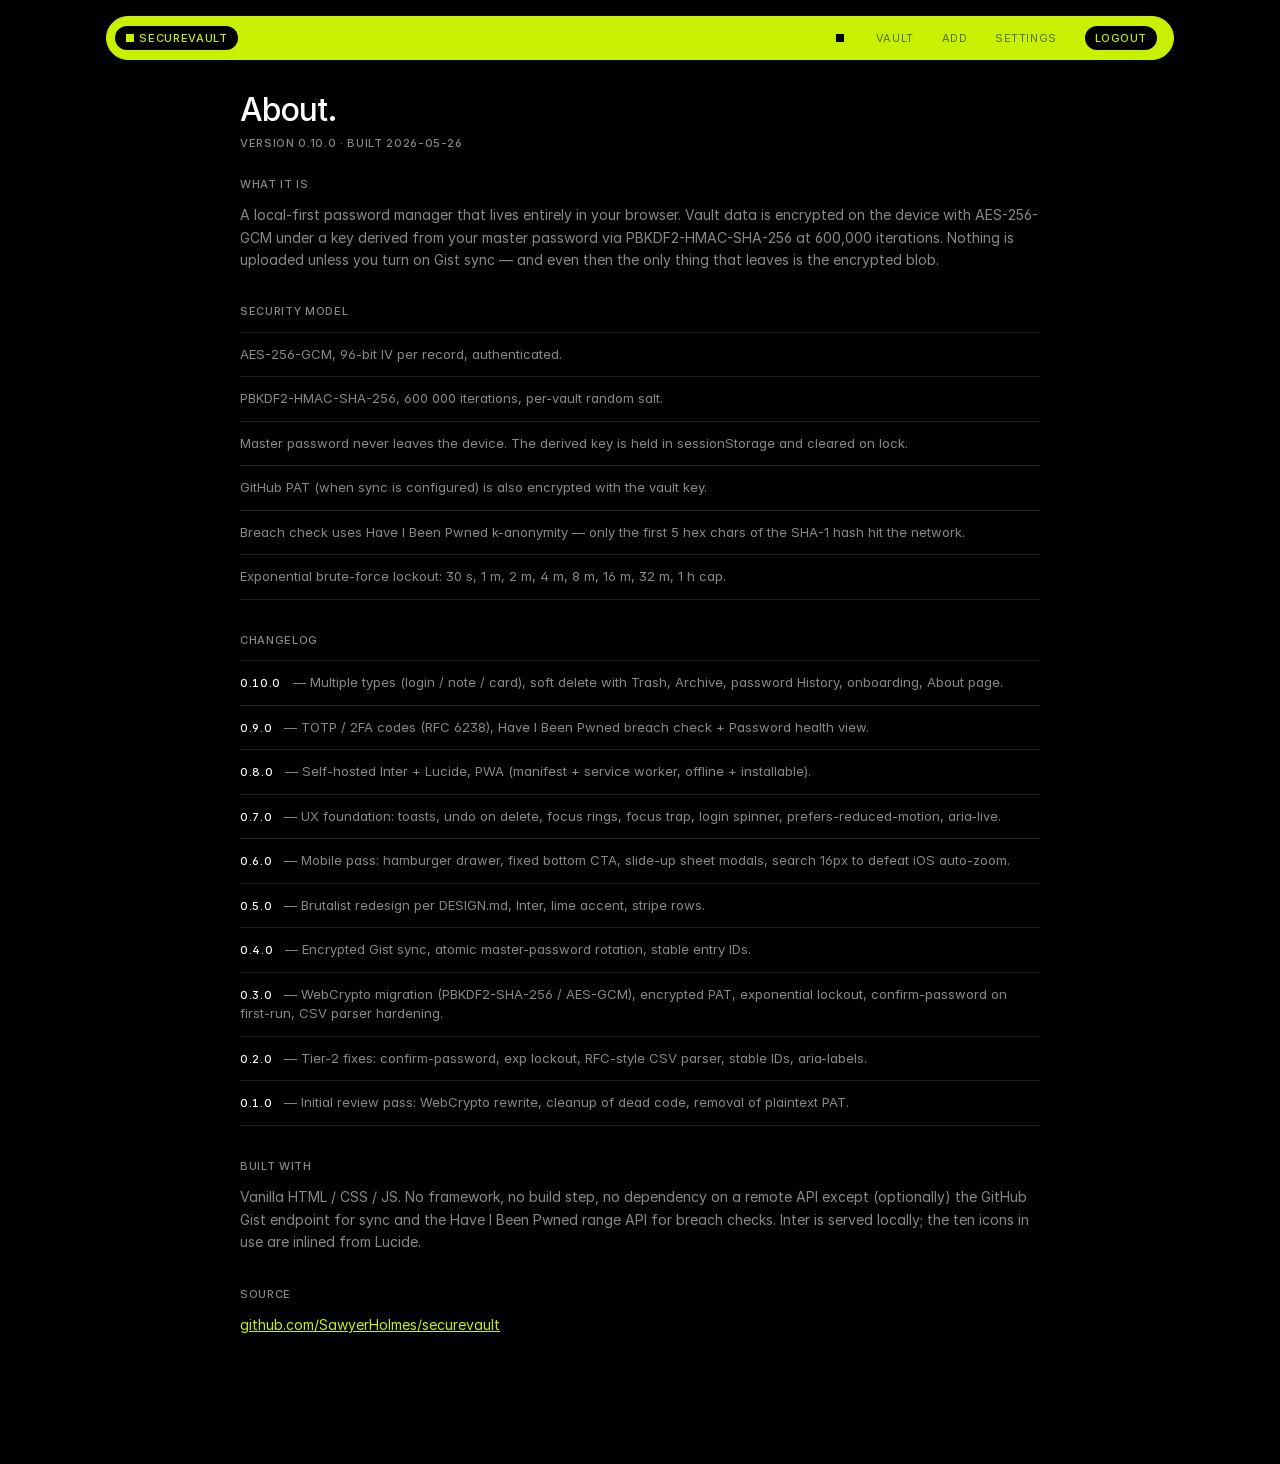
==== commit ede6e8be: "Offline / sync status pill in the header Small black square in the right side of the header pill tha" ====
--- a/about.html
+++ b/about.html
@@ -4,17 +4,23 @@
     <script>
         (function() {
             const s = JSON.parse(localStorage.getItem("vaultSettings") || "{}");
-            const appearance = s.appearance || (s.lightMode ? "light" : "dark");
+            let appearance = s.appearance || (s.lightMode ? "light" : "dark");
+            if (appearance === "system") appearance = window.matchMedia("(prefers-color-scheme: light)").matches ? "light" : "dark";
             if (appearance === "dark") document.documentElement.classList.add("dark");
         })();
     </script>
     <meta charset="UTF-8">
-    <meta name="viewport" content="width=device-width, initial-scale=1.0">
+    <meta name="viewport" content="width=device-width, initial-scale=1.0, viewport-fit=cover">
     <title>SecureVault — About</title>
     <link rel="icon" type="image/svg+xml" href="data:image/svg+xml,%3Csvg xmlns='http://www.w3.org/2000/svg' viewBox='0 0 32 32'%3E%3Crect width='32' height='32' fill='%23000'/%3E%3Crect x='10' y='10' width='12' height='12' fill='%23C7F100'/%3E%3C/svg%3E">
     <link rel="manifest" href="manifest.webmanifest">
     <meta name="theme-color" content="#000000">
-    <link rel="stylesheet" href="styles.css">
+    <meta name="apple-mobile-web-app-capable" content="yes">
+    <meta name="mobile-web-app-capable" content="yes">
+    <meta name="apple-mobile-web-app-status-bar-style" content="black-translucent">
+    <meta name="apple-mobile-web-app-title" content="Securevault">
+    <link rel="apple-touch-icon" href="assets/icons/apple-touch-icon.png">
+    <link rel="stylesheet" href="css/styles.css">
 </head>
 <body>
 
@@ -110,6 +116,7 @@
 
 <script src="js/lib/icons.js"></script>
 <script src="js/lib/nav.js"></script>
+<script src="js/lib/sync-status.js"></script>
 <script src="js/lib/sw-register.js"></script>
 <script src="js/lib/crypto-utils.js"></script>
 <script src="js/lib/auth.js"></script>
--- a/css/styles.css
+++ b/css/styles.css
@@ -0,0 +1,2807 @@
+/* ============================================================
+   SECUREVAULT — STYLESHEET
+   Binding spec lives in DESIGN.md (brutalist editorial, lime
+   #C7F100 accent, Inter, hard edges, dark default). When in
+   doubt: hard edges, UPPERCASE tracked labels, one accent.
+============================================================ */
+
+/* ============================================================
+   0. FONTS — self-hosted Inter (no Google Fonts dependency)
+============================================================ */
+@font-face {
+    font-family: 'Inter';
+    font-style:  normal;
+    font-weight: 400;
+    font-display: swap;
+    src: url('../assets/fonts/Inter-Regular.woff2') format('woff2');
+}
+@font-face {
+    font-family: 'Inter';
+    font-style:  normal;
+    font-weight: 500;
+    font-display: swap;
+    src: url('../assets/fonts/Inter-Medium.woff2') format('woff2');
+}
+
+/* ============================================================
+   1. TOKENS
+============================================================ */
+:root {
+    /* Light scope */
+    --bg:             #FFFFFF;
+    --surface:        #FAFAFA;
+    --surface-raised: #F2F2F2;
+    --border:         #E5E5E5;
+    --border-strong:  #000000;
+    --text:           #000000;
+    --text-secondary: #555555;
+    --text-tertiary:  #999999;
+    --accent:         #C7F100;
+    --accent-ink:     #000000;
+    --danger:         #DC2626;
+    --danger-ink:     #FFFFFF;
+
+    --font-sans:      'Inter', 'Helvetica Neue', Helvetica, Arial, sans-serif;
+    --transition:     0.1s linear;
+    --page-max:       1100px;
+    --page-pad:       32px;
+}
+
+html.dark,
+html.dark body,
+body.dark {
+    --bg:             #000000;
+    --surface:        #0A0A0A;
+    --surface-raised: #15151A;
+    --border:         #1F1F1F;
+    --border-strong:  #2C2C2C;
+    --text:           #FFFFFF;
+    --text-secondary: #888888;
+    --text-tertiary:  #555555;
+    --accent:         #C7F100;
+    --accent-ink:     #000000;
+    --danger:         #FF3838;
+    --danger-ink:     #FFFFFF;
+}
+
+html.dark { color-scheme: dark; }
+
+
+/* ============================================================
+   2. RESET & BASE
+============================================================ */
+*, *::before, *::after { box-sizing: border-box; }
+
+html, body {
+    margin: 0;
+    padding: 0;
+    min-height: 100%;
+    background: var(--bg);
+    color: var(--text);
+    font-family: var(--font-sans);
+    font-feature-settings: 'ss01', 'cv11';
+    font-size: 14px;
+    line-height: 1.5;
+    -webkit-font-smoothing: antialiased;
+    -moz-osx-font-smoothing: grayscale;
+}
+
+body {
+    display: flex;
+    flex-direction: column;
+    min-height: 100vh;
+    min-height: 100dvh; /* avoids the iOS URL-bar height jump */
+    overscroll-behavior-y: contain; /* no rubber-band reveal past the page */
+}
+
+/* Always-black backdrop behind the iOS status bar (the safe-area top inset)
+   so the white status glyphs of black-translucent stay legible in BOTH light
+   and dark themes when running edge-to-edge. Height collapses to 0 where
+   there is no top inset, so it is a no-op on desktop / non-notched devices. */
+body::before {
+    content: "";
+    position: fixed;
+    top: 0;
+    left: 0;
+    right: 0;
+    height: env(safe-area-inset-top);
+    background: #000;
+    z-index: 95;
+    pointer-events: none;
+}
+
+main {
+    flex: 1;
+    width: 100%;
+    max-width: var(--page-max);
+    margin: 0 auto;
+    padding: 32px var(--page-pad) 96px;
+}
+
+/* Unified inner column used by vault, add-entry, settings so the
+   page title and content always line up on the same axis. */
+.page-content {
+    width: 100%;
+    max-width: 800px;
+    margin: 0 auto;
+}
+.page-content.narrow { max-width: 480px; }
+
+a { color: inherit; text-decoration: none; }
+
+button {
+    cursor: pointer;
+    font: inherit;
+    color: inherit;
+    background: transparent;
+    border: 1px solid var(--border);
+    border-radius: 0;
+}
+
+input, textarea, select {
+    font: inherit;
+    color: inherit;
+    background: transparent;
+    border: 1px solid var(--border);
+    border-radius: 0;
+}
+
+input::placeholder, textarea::placeholder { color: var(--text-tertiary); }
+
+/* Skip-to-content link — only visible when focused, top of page */
+.skip-to-content {
+    position: absolute;
+    top: 8px;
+    left: 8px;
+    background: var(--accent);
+    color: var(--accent-ink);
+    padding: 8px 14px;
+    font-size: 11px;
+    font-weight: 500;
+    text-transform: uppercase;
+    letter-spacing: 0.06em;
+    border-radius: 0;
+    text-decoration: none;
+    transform: translateY(-200%);
+    transition: transform 0.1s linear;
+    z-index: 4000;
+}
+.skip-to-content:focus { transform: translateY(0); }
+
+/* Keyboard focus — visible lime ring on focusable elements when
+   navigating with Tab. Mouse clicks don't show the ring (per
+   :focus-visible spec) so it stays clean for pointer users. */
+:focus-visible {
+    outline: 2px solid var(--accent);
+    outline-offset: 2px;
+}
+/* On the lime pill itself lime-on-lime is invisible — use ink black */
+header .menu a:focus-visible,
+header .menu a#logout-btn:focus-visible,
+.nav-burger:focus-visible {
+    outline-color: var(--accent-ink);
+}
+/* Honour the OS "reduce motion" setting — kill animations + transitions */
+@media (prefers-reduced-motion: reduce) {
+    *, *::before, *::after {
+        animation-duration:   0.001ms !important;
+        animation-iteration-count: 1 !important;
+        transition-duration:  0.001ms !important;
+        scroll-behavior:      auto !important;
+    }
+}
+
+/* Lucide icon sizing — stroke 1.5 globally, sized by context */
+svg.lucide,
+[data-lucide] {
+    stroke-width: 1.5;
+    width: 14px;
+    height: 14px;
+    vertical-align: middle;
+}
+.icon-btn svg.lucide,
+.icon-btn [data-lucide] {
+    width: 14px; height: 14px;
+}
+.card-copy-btn svg.lucide,
+.card-copy-btn [data-lucide] {
+    width: 14px; height: 14px;
+}
+.empty-icon svg.lucide,
+.empty-icon [data-lucide] {
+    width: 28px; height: 28px;
+    stroke-width: 1.5;
+}
+.info-btn svg.lucide,
+.info-btn [data-lucide] {
+    width: 12px; height: 12px;
+}
+.generator-btn svg.lucide,
+.generator-btn [data-lucide] {
+    width: 14px; height: 14px;
+}
+.edit-top svg.lucide,
+.edit-top [data-lucide] {
+    width: 12px; height: 12px;
+    margin-right: 4px;
+}
+
+
+/* ============================================================
+   3. TOP NAVIGATION — LIME PILL
+============================================================ */
+header {
+    position: sticky;
+    top: calc(16px + env(safe-area-inset-top));
+    z-index: 100;
+    width: calc(100% - 32px);
+    max-width: calc(var(--page-max) - 32px);
+    margin: calc(16px + env(safe-area-inset-top)) auto 0;
+    background: var(--accent);
+    border-radius: 999px;
+    color: var(--accent-ink);
+    display: flex;
+    align-items: center;
+    justify-content: space-between;
+    padding: 8px;
+    height: 44px;
+    border: 1px solid var(--accent);
+}
+
+header .logo {
+    background: #000;
+    color: var(--accent);
+    padding: 4px 10px;
+    border-radius: 999px;
+    font-size: 11px;
+    font-weight: 500;
+    letter-spacing: 0.06em;
+    text-transform: uppercase;
+}
+
+header .menu {
+    display: flex;
+    align-items: center;
+    gap: 12px;
+    padding-right: 8px;
+}
+
+header .menu a {
+    color: var(--accent-ink);
+    font-size: 11px;
+    font-weight: 400;
+    text-transform: uppercase;
+    letter-spacing: 0.05em;
+    opacity: 0.55;
+    transition: opacity var(--transition);
+    padding: 4px 8px;
+    border-radius: 0;
+}
+
+header .menu a.active {
+    opacity: 1;
+    font-weight: 500;
+    box-shadow: inset 0 -2px 0 0 currentColor;
+}
+header .menu a:hover { opacity: 1; }
+
+header .menu a#logout-btn {
+    background: #000;
+    color: var(--accent);
+    padding: 4px 10px;
+    border-radius: 999px;
+    opacity: 1;
+    margin-left: 8px;
+    font-weight: 500;
+}
+header .menu a#logout-btn:hover { opacity: 0.85; }
+
+/* Minimal header (logo only) used on login since the user isn't
+   authenticated. Keeps the lime pill chrome consistent with the rest
+   of the app while omitting the nav links. */
+header.header-minimal {
+    justify-content: flex-start;
+    width: auto;
+    max-width: calc(var(--page-max) - 32px);
+}
+
+/* Hamburger (mobile only) — black pill matching the logo chip */
+.nav-burger {
+    display: none;
+    background: #000;
+    color: var(--accent);
+    border: none;
+    border-radius: 999px;
+    width: 32px; height: 32px;
+    align-items: center;
+    justify-content: center;
+    cursor: pointer;
+    padding: 0;
+}
+.nav-burger:hover { opacity: 0.85; }
+
+/* Mobile drawer — full-screen black sheet with big nav items.
+   Hidden on desktop; opens via .open class on tap of .nav-burger. */
+.nav-drawer {
+    display: none;
+    position: fixed;
+    inset: 0;
+    background: #000;
+    z-index: 2000;
+    flex-direction: column;
+    padding: env(safe-area-inset-top) env(safe-area-inset-right)
+            env(safe-area-inset-bottom) env(safe-area-inset-left);
+}
+.nav-drawer.open { display: flex; }
+.nav-drawer-content {
+    display: flex;
+    flex-direction: column;
+    gap: 24px;
+    padding: 96px 32px 32px;
+    width: 100%;
+    flex: 1;
+}
+.nav-drawer a {
+    color: var(--accent);
+    font-size: 18px;
+    font-weight: 500;
+    text-transform: uppercase;
+    letter-spacing: 0.05em;
+    text-decoration: none;
+}
+.nav-drawer a.active { box-shadow: inset 0 -2px 0 0 currentColor; align-self: flex-start; }
+.nav-drawer-logout { opacity: 0.55; margin-top: 24px; }
+.nav-drawer-close {
+    position: absolute;
+    top: 24px;
+    right: 24px;
+    background: var(--accent);
+    color: var(--accent-ink);
+    border: none;
+    border-radius: 999px;
+    width: 44px; height: 44px;
+    display: inline-flex;
+    align-items: center;
+    justify-content: center;
+    cursor: pointer;
+}
+.nav-drawer-close [data-lucide],
+.nav-drawer-close svg.lucide { width: 20px; height: 20px; }
+body.drawer-open { overflow: hidden; }
+
+/* Fixed bottom "+ Add entry" CTA (mobile only, vault page).
+   Sits above the safe area as a full-width lime pill. */
+.mobile-cta {
+    display: none;
+    position: fixed;
+    left: 16px;
+    right: 16px;
+    bottom: calc(16px + env(safe-area-inset-bottom));
+    height: 48px;
+    background: var(--accent);
+    color: var(--accent-ink);
+    border-radius: 999px;
+    align-items: center;
+    justify-content: center;
+    font-size: 13px;
+    font-weight: 500;
+    text-transform: uppercase;
+    letter-spacing: 0.06em;
+    text-decoration: none;
+    z-index: 90;
+    border: none;
+}
+.mobile-cta:hover { opacity: 0.85; }
+
+
+
+/* ============================================================
+   4. BUTTONS
+============================================================ */
+.btn-black,
+.btn-white,
+.btn-danger {
+    display: inline-flex;
+    align-items: center;
+    justify-content: center;
+    gap: 8px;
+    padding: 12px 18px;
+    font-size: 11px;
+    font-weight: 500;
+    text-transform: uppercase;
+    letter-spacing: 0.05em;
+    border-radius: 0;
+    border: 1px solid transparent;
+    transition: opacity var(--transition);
+    cursor: pointer;
+}
+
+.btn-black {
+    background: var(--accent);
+    color: var(--accent-ink);
+}
+.btn-black:hover    { opacity: 0.85; }
+.btn-black:active   { transform: scale(0.98); }
+.btn-black:disabled { opacity: 0.4; cursor: not-allowed; }
+
+.btn-white {
+    background: transparent;
+    color: var(--text);
+    border-color: var(--border-strong);
+}
+.btn-white:hover  { border-color: var(--text); }
+.btn-white:active { transform: scale(0.98); }
+
+.btn-danger {
+    background: var(--danger);
+    color: var(--danger-ink);
+}
+.btn-danger:hover { opacity: 0.85; }
+.btn-danger:active { transform: scale(0.98); }
+
+.btn-inline {
+    align-self: flex-start;
+    padding: 10px 16px;
+}
+
+.link-btn {
+    background: none;
+    border: none;
+    color: var(--text-tertiary);
+    font-size: 11px;
+    font-weight: 500;
+    text-transform: uppercase;
+    letter-spacing: 0.05em;
+    padding: 8px 0;
+    cursor: pointer;
+    text-align: center;
+}
+.link-btn:hover { color: var(--text); text-decoration: underline; }
+
+.icon-btn {
+    display: inline-flex;
+    align-items: center;
+    justify-content: center;
+    width: 28px; height: 28px;
+    background: transparent;
+    color: var(--text-secondary);
+    border: 1px solid var(--border);
+    border-radius: 0;
+    cursor: pointer;
+    transition: background var(--transition), border-color var(--transition), color var(--transition);
+}
+.icon-btn:hover {
+    border-color: var(--text);
+    background: var(--surface-raised);
+    color: var(--text);
+}
+
+
+/* ============================================================
+   5. INPUTS & LABELS
+============================================================ */
+input[type="text"],
+input[type="password"],
+input[type="email"],
+textarea {
+    width: 100%;
+    background: transparent;
+    border: 1px solid var(--border);
+    border-radius: 0;
+    padding: 12px 14px;
+    font-size: 14px;
+    color: var(--text);
+    transition: border-color var(--transition);
+}
+input[type="text"]:focus,
+input[type="password"]:focus,
+input[type="email"]:focus,
+textarea:focus {
+    outline: none;
+    border-color: var(--text);
+}
+
+label {
+    display: block;
+    font-size: 11px;
+    font-weight: 500;
+    text-transform: uppercase;
+    letter-spacing: 0.06em;
+    color: var(--text-secondary);
+    margin-bottom: 6px;
+}
+
+.password-wrapper { position: relative; }
+.password-wrapper input { padding-right: 44px; }
+.password-wrapper .toggle-password,
+.password-wrapper #toggle-password {
+    position: absolute;
+    right: 6px;
+    top: 50%;
+    transform: translateY(-50%);
+    width: 28px; height: 28px;
+    background: transparent;
+    border: 1px solid var(--border);
+    color: var(--text-secondary);
+    cursor: pointer;
+    border-radius: 0;
+    display: inline-flex;
+    align-items: center;
+    justify-content: center;
+}
+.password-wrapper .toggle-password:hover,
+.password-wrapper #toggle-password:hover {
+    color: var(--text);
+    border-color: var(--text);
+}
+
+
+/* ============================================================
+   6. VAULT CONTROLS — SEARCH + SORT
+============================================================ */
+.vault-controls {
+    margin: 24px 0 16px;
+}
+
+/* The search wrapper acts as one cohesive bar: 1px outer border,
+   left search icon, input fills the middle, right divider + sort
+   button. No element has its own border — they share the wrapper's. */
+.search-wrapper {
+    position: relative;
+    display: flex;
+    align-items: stretch;
+    border: 1px solid var(--border);
+    transition: border-color var(--transition);
+}
+.search-wrapper:focus-within { border-color: var(--text); }
+
+#search-input {
+    flex: 1;
+    min-width: 0;
+    padding: 12px 12px 12px 44px;
+    background: transparent;
+    border: none;
+    border-radius: 0;
+    color: var(--text);
+    font-size: 14px;
+    outline: none;
+}
+#search-input::placeholder { color: var(--text-tertiary); }
+
+.search-icon {
+    position: absolute;
+    left: 16px; top: 50%;
+    transform: translateY(-50%);
+    width: 16px; height: 16px;
+    color: var(--text-secondary);
+    pointer-events: none;
+}
+
+.search-clear {
+    display: none;
+    flex: 0 0 28px;
+    background: transparent;
+    border: none;
+    color: var(--text-secondary);
+    cursor: pointer;
+    align-items: center;
+    justify-content: center;
+    padding: 0;
+}
+.search-wrapper.has-text .search-clear { display: inline-flex; }
+.search-clear:hover { color: var(--text); }
+.search-clear svg.lucide { width: 14px; height: 14px; }
+
+.sort-toggle-btn {
+    flex: 0 0 44px;
+    background: transparent;
+    border: none;
+    border-left: 1px solid var(--border);
+    border-radius: 0;
+    color: var(--text-secondary);
+    cursor: pointer;
+    display: inline-flex;
+    align-items: center;
+    justify-content: center;
+    padding: 0;
+    transition: color var(--transition), background var(--transition);
+}
+.sort-toggle-btn:hover         { color: var(--text); background: var(--surface-raised); }
+.sort-toggle-btn.active        { color: var(--accent-ink); background: var(--accent); }
+.sort-icon { width: 16px; height: 16px; pointer-events: none; }
+
+.sort-menu {
+    position: absolute;
+    top: calc(100% + 4px);
+    right: 0;
+    width: 220px;
+    display: none;
+    flex-direction: column;
+    background: var(--surface);
+    border: 1px solid var(--border-strong);
+    border-radius: 0;
+    padding: 4px 0;
+    z-index: 500;
+}
+
+.sort-field,
+.sort-order {
+    display: flex;
+    align-items: center;
+    justify-content: space-between;
+    padding: 10px 14px;
+    font-size: 11px;
+    text-transform: uppercase;
+    letter-spacing: 0.05em;
+    cursor: pointer;
+    color: var(--text);
+}
+.sort-field:hover,
+.sort-order:hover { background: var(--surface-raised); }
+
+.divider { height: 1px; background: var(--border); margin: 4px 0; }
+
+.indicator {
+    width: 12px; height: 12px;
+    border: 1px solid var(--border-strong);
+    border-radius: 0;
+    display: flex;
+    align-items: center;
+    justify-content: center;
+    flex-shrink: 0;
+}
+.indicator.active::after {
+    content: '';
+    width: 6px; height: 6px;
+    background: var(--accent);
+}
+
+
+/* ============================================================
+   7. VAULT LIST — STRIPE ROWS (the core unit)
+============================================================ */
+#vault-container { display: block; }
+
+body.list-view #vault-container {
+    display: block;
+}
+
+.vault-card {
+    display: grid;
+    grid-template-columns: 36px 32px 1fr auto;
+    gap: 14px;
+    align-items: center;
+    padding: 16px 0;
+    border-top: 1px solid var(--border);
+    background: transparent;
+    border-radius: 0;
+    cursor: pointer;
+    transition: background var(--transition);
+    position: relative;
+}
+.vault-card:last-child { border-bottom: 1px solid var(--border); }
+
+.vault-card:hover {
+    background: linear-gradient(90deg, rgba(199, 241, 0, 0.06), transparent);
+}
+
+.vault-card .row-num {
+    font-size: 22px;
+    font-weight: 500;
+    letter-spacing: -0.02em;
+    font-variant-numeric: tabular-nums;
+    color: var(--text);
+    line-height: 1;
+}
+.vault-card.featured .row-num { color: var(--accent); }
+
+.vault-card .row-text {
+    min-width: 0;
+}
+
+.vault-card .row-name,
+.vault-card h2 {
+    margin: 0;
+    font-size: 13px;
+    font-weight: 500;
+    text-transform: uppercase;
+    letter-spacing: 0.05em;
+    color: var(--text);
+    line-height: 1.3;
+    overflow: hidden;
+    text-overflow: ellipsis;
+    white-space: nowrap;
+}
+
+.vault-card .row-username,
+.vault-card p {
+    margin: 2px 0 0;
+    font-size: 11px;
+    font-weight: 400;
+    color: var(--text-secondary);
+    line-height: 1.3;
+    overflow: hidden;
+    text-overflow: ellipsis;
+    white-space: nowrap;
+}
+
+.card-copy-btn {
+    width: 28px; height: 28px;
+    background: transparent;
+    border: 1px solid var(--border);
+    border-radius: 0;
+    color: var(--text-secondary);
+    display: inline-flex;
+    align-items: center;
+    justify-content: center;
+    cursor: pointer;
+    transition: border-color var(--transition), color var(--transition);
+}
+.card-copy-btn:hover { border-color: var(--text); color: var(--text); }
+
+/* Favicon / type-mark column for stripe rows */
+.row-icon {
+    width: 28px;
+    height: 28px;
+    border: 1px solid var(--border);
+    display: flex;
+    align-items: center;
+    justify-content: center;
+    color: var(--text-secondary);
+    overflow: hidden;
+}
+.row-icon img {
+    width: 16px;
+    height: 16px;
+    object-fit: contain;
+    filter: grayscale(100%) contrast(0.9);
+}
+.row-icon.row-icon-fallback,
+.row-icon.row-icon-glyph {
+    font-size: 12px;
+    font-weight: 500;
+    text-transform: uppercase;
+    color: var(--text);
+}
+.row-icon.row-icon-glyph { color: var(--accent); font-size: 14px; }
+
+/* Grid tiles get a top row with numeral + icon */
+.tile-head {
+    display: flex;
+    justify-content: space-between;
+    align-items: center;
+    gap: 8px;
+}
+.tile-icon { flex-shrink: 0; }
+
+/* Vault meta row — count on the left, Select toggle on the right */
+.vault-meta-row {
+    display: flex;
+    align-items: center;
+    justify-content: space-between;
+    margin: 16px 0 8px;
+}
+.vault-count {
+    font-size: 11px;
+    font-weight: 500;
+    text-transform: uppercase;
+    letter-spacing: 0.06em;
+    color: var(--text-secondary);
+    font-variant-numeric: tabular-nums;
+}
+.vault-meta-actions {
+    display: flex;
+    gap: 6px;
+    align-items: center;
+}
+.vault-meta-action {
+    background: transparent;
+    border: 1px solid var(--border-strong);
+    color: var(--text);
+    padding: 6px 12px;
+    border-radius: 999px;
+    font-size: 11px;
+    font-weight: 500;
+    text-transform: uppercase;
+    letter-spacing: 0.05em;
+    cursor: pointer;
+    text-decoration: none;
+    transition: background var(--transition), color var(--transition);
+}
+.vault-meta-action:hover { background: var(--accent); color: var(--accent-ink); border-color: var(--accent); }
+.vault-meta-action-add { background: var(--accent); color: var(--accent-ink); border-color: var(--accent); }
+.vault-meta-action-add:hover { opacity: 0.85; background: var(--accent); color: var(--accent-ink); }
+
+/* On mobile the bottom CTA is enough — hide the desktop +New chip. */
+@media (max-width: 600px) {
+    .vault-meta-action-add { display: none; }
+}
+
+/* Per-card checkbox — hidden by default, revealed in select mode */
+.vault-card-checkbox {
+    display: none;
+    width: 18px;
+    height: 18px;
+    border: 1px solid var(--border-strong);
+    position: relative;
+    flex-shrink: 0;
+}
+.vault-card-checkbox.checked::after {
+    content: "";
+    position: absolute;
+    inset: 3px;
+    background: var(--accent);
+}
+body.select-mode .vault-card-checkbox { display: block; }
+body.select-mode .vault-card           { grid-template-columns: 24px 36px 32px 1fr auto; cursor: pointer; }
+body.select-mode .vault-card .card-copy-btn { display: none; }
+body.select-mode .vault-card.selected  { background: linear-gradient(90deg, rgba(199, 241, 0, 0.10), transparent); }
+
+/* Bottom bulk-action bar — only visible in select mode. The
+   [hidden] attribute is the source of truth; the rule below makes
+   sure the display: flex doesn't override it. */
+.bulk-actions[hidden] { display: none; }
+.bulk-actions {
+    position: fixed;
+    left: 0; right: 0; bottom: 0;
+    z-index: 1400;
+    background: var(--surface);
+    border-top: 1px solid var(--border-strong);
+    padding: 12px 16px calc(12px + env(safe-area-inset-bottom));
+    display: flex;
+    align-items: center;
+    justify-content: space-between;
+    gap: 16px;
+}
+.bulk-count {
+    font-size: 11px;
+    font-weight: 500;
+    text-transform: uppercase;
+    letter-spacing: 0.06em;
+    color: var(--text-secondary);
+    font-variant-numeric: tabular-nums;
+}
+.bulk-actions-buttons {
+    display: flex;
+    gap: 8px;
+    flex-wrap: wrap;
+}
+body.select-mode main { padding-bottom: 120px; }
+
+@media (max-width: 600px) {
+    .bulk-actions {
+        flex-direction: column;
+        align-items: stretch;
+        gap: 8px;
+    }
+    .bulk-actions-buttons { justify-content: space-between; }
+    .bulk-actions-buttons .btn-row { flex: 1; }
+}
+
+/* Manual-sort drag-and-drop visual states */
+.vault-card.draggable    { cursor: grab; }
+.vault-card.draggable:active { cursor: grabbing; }
+.vault-card.dragging     { opacity: 0.4; }
+.vault-card.drag-over    { box-shadow: inset 0 2px 0 0 var(--accent); }
+
+/* Extension fill mode — vault opened with #sv-fill=… in the URL.
+   The lime banner explains who's asking, the meta + filter chrome
+   step out of the way so the picker is the only thing to do. */
+.fill-banner {
+    display: flex;
+    align-items: center;
+    justify-content: space-between;
+    gap: 16px;
+    background: var(--accent);
+    color: var(--accent-ink);
+    padding: 12px 16px;
+    margin: 0 0 24px;
+}
+.fill-banner-text {
+    display: flex;
+    align-items: baseline;
+    gap: 8px;
+    min-width: 0;
+}
+.fill-banner-label {
+    font-size: 11px;
+    font-weight: 500;
+    text-transform: uppercase;
+    letter-spacing: 0.06em;
+}
+.fill-banner-origin {
+    font-size: 13px;
+    font-weight: 500;
+    overflow: hidden;
+    text-overflow: ellipsis;
+    white-space: nowrap;
+}
+.fill-banner .btn-row { border-color: var(--accent-ink); color: var(--accent-ink); }
+.fill-banner .btn-row:hover { background: var(--accent-ink); color: var(--accent); }
+
+body.fill-mode header,
+body.fill-mode .vault-meta-row,
+body.fill-mode .tag-filter-bar,
+body.fill-mode .vault-controls { display: none; }
+body.fill-mode .page-title { margin-top: 0; }
+
+/* Pull-to-refresh — only renders on mobile. The bar visually
+   extends as the user drags down past the top of the page. */
+.pull-indicator {
+    display: none;
+    position: fixed;
+    top: 0;
+    left: 50%;
+    width: 64px;
+    height: 3px;
+    background: var(--accent);
+    transform: translateX(-50%) translateY(0);
+    opacity: 0;
+    z-index: 1500;
+    pointer-events: none;
+}
+@media (max-width: 600px) {
+    .pull-indicator { display: block; }
+}
+.pull-indicator.loading {
+    opacity: 1;
+    animation: pull-pulse 0.6s linear infinite alternate;
+}
+@keyframes pull-pulse {
+    from { opacity: 0.35; }
+    to   { opacity: 1; }
+}
+
+
+/* ============================================================
+   8. VAULT GRID VIEW (square brutalist tiles)
+============================================================ */
+body.grid-view #vault-container {
+    display: grid;
+    grid-template-columns: repeat(auto-fill, minmax(200px, 1fr));
+    gap: 12px;
+}
+
+.vault-grid-tile {
+    border: 1px solid var(--border);
+    border-radius: 0;
+    padding: 16px;
+    background: transparent;
+    cursor: pointer;
+    transition: background var(--transition), border-color var(--transition);
+    display: flex;
+    flex-direction: column;
+    gap: 8px;
+    min-height: 140px;
+    position: relative;
+}
+.vault-grid-tile:hover {
+    border-color: var(--text);
+    background: linear-gradient(90deg, rgba(199, 241, 0, 0.06), transparent);
+}
+
+.vault-grid-tile .tile-num {
+    font-size: 22px;
+    font-weight: 500;
+    letter-spacing: -0.02em;
+    font-variant-numeric: tabular-nums;
+    color: var(--text);
+    line-height: 1;
+}
+.vault-grid-tile.featured .tile-num { color: var(--accent); }
+
+.vault-grid-tile .tile-name {
+    margin: 0;
+    font-size: 13px;
+    font-weight: 500;
+    text-transform: uppercase;
+    letter-spacing: 0.05em;
+    color: var(--text);
+    overflow: hidden;
+    text-overflow: ellipsis;
+    white-space: nowrap;
+}
+
+.vault-grid-tile .tile-url {
+    margin: 0;
+    font-size: 11px;
+    font-weight: 400;
+    color: var(--text-secondary);
+    line-height: 1.3;
+    overflow: hidden;
+    text-overflow: ellipsis;
+    white-space: nowrap;
+}
+
+.vault-grid-tile .tile-bottom {
+    margin-top: auto;
+    display: flex;
+    align-items: center;
+    justify-content: space-between;
+    gap: 8px;
+}
+
+.vault-grid-tile .tile-username {
+    margin: 0;
+    font-size: 11px;
+    font-weight: 400;
+    color: var(--text-secondary);
+    overflow: hidden;
+    text-overflow: ellipsis;
+    white-space: nowrap;
+    flex: 1;
+    min-width: 0;
+}
+
+
+/* ============================================================
+   9. GALLERY VIEW
+============================================================ */
+body.gallery-view #vault-container {
+    display: grid;
+    grid-template-columns: repeat(auto-fill, minmax(110px, 1fr));
+    gap: 12px;
+}
+.vault-gallery-card {
+    background: transparent;
+    border: 1px solid var(--border);
+    border-radius: 0;
+    padding: 12px;
+    cursor: pointer;
+    display: flex;
+    flex-direction: column;
+    align-items: flex-start;
+    gap: 8px;
+    aspect-ratio: 1;
+    position: relative;
+    transition: background var(--transition);
+}
+.vault-gallery-card:hover {
+    background: linear-gradient(90deg, rgba(199, 241, 0, 0.06), transparent);
+}
+.gallery-icon {
+    width: 48px; height: 48px;
+    background: rgba(199, 241, 0, 0.12);
+    border: 1px solid var(--border);
+    color: var(--text);
+    display: flex;
+    align-items: center;
+    justify-content: center;
+    font-size: 16px;
+    font-weight: 500;
+    text-transform: uppercase;
+}
+.gallery-icon img { max-width: 28px; max-height: 28px; }
+.gallery-title {
+    font-size: 11px;
+    font-weight: 500;
+    text-transform: uppercase;
+    letter-spacing: 0.05em;
+    color: var(--text);
+    line-height: 1.3;
+    overflow: hidden;
+    text-overflow: ellipsis;
+    white-space: nowrap;
+    width: 100%;
+}
+.gallery-subtitle {
+    font-size: 11px;
+    color: var(--text-secondary);
+    overflow: hidden;
+    text-overflow: ellipsis;
+    white-space: nowrap;
+    width: 100%;
+}
+.gallery-copy-btn {
+    position: absolute;
+    top: 8px; right: 8px;
+    width: 24px; height: 24px;
+    background: transparent;
+    border: 1px solid var(--border);
+    color: var(--text-secondary);
+    cursor: pointer;
+}
+.gallery-copy-btn:hover { border-color: var(--text); color: var(--text); }
+
+
+/* ============================================================
+   10. COPY MENU
+============================================================ */
+.copy-menu,
+.card-copy-menu {
+    position: fixed;
+    background: var(--surface);
+    border: 1px solid var(--border-strong);
+    border-radius: 0;
+    padding: 4px 0;
+    z-index: 200;
+    min-width: 160px;
+    display: flex;
+    flex-direction: column;
+    opacity: 0;
+}
+.copy-menu-item,
+.card-copy-menu button {
+    background: transparent;
+    border: none;
+    padding: 10px 14px;
+    font-size: 11px;
+    font-weight: 500;
+    text-transform: uppercase;
+    letter-spacing: 0.05em;
+    text-align: left;
+    cursor: pointer;
+    color: var(--text);
+}
+.copy-menu-item:hover,
+.card-copy-menu button:hover { background: var(--surface-raised); }
+
+
+/* ============================================================
+   11. EXPANDED CARD MODAL
+============================================================ */
+.expanded-card {
+    position: fixed;
+    inset: 0;
+    background: rgba(0, 0, 0, 0.7);
+    display: none;
+    align-items: center;
+    justify-content: center;
+    z-index: 1000;
+    padding: 16px;
+}
+.expanded-content {
+    background: var(--surface);
+    border: 1px solid var(--border-strong);
+    border-radius: 0;
+    padding: 24px;
+    max-width: 480px;
+    width: 100%;
+    max-height: calc(100vh - 32px);
+    max-height: calc(100dvh - 32px);
+    overflow: auto;
+}
+
+.expanded-header {
+    display: flex;
+    align-items: center;
+    justify-content: space-between;
+    gap: 12px;
+    padding-bottom: 12px;
+    border-bottom: 1px solid var(--border);
+    margin-bottom: 4px;
+}
+.expanded-header h2 {
+    margin: 0;
+    font-size: 18px;
+    font-weight: 500;
+    text-transform: uppercase;
+    letter-spacing: 0.06em;
+    color: var(--text);
+    overflow: hidden;
+    text-overflow: ellipsis;
+    white-space: nowrap;
+}
+
+.field-row,
+.expanded-content .field {
+    padding: 12px 0;
+    border-bottom: 1px solid var(--border);
+}
+
+.value-row {
+    display: flex;
+    align-items: center;
+    gap: 8px;
+}
+.value-row .value {
+    flex: 1;
+    min-width: 0;
+}
+
+.top-right-buttons { display: flex; gap: 8px; align-items: center; }
+.top-right-buttons #save-cancel-wrapper { display: none; gap: 8px; margin: 0; }
+.top-right-buttons #save-cancel-wrapper[style*="flex"] { display: flex !important; }
+
+.url-value a { text-decoration: underline; color: var(--text); }
+.edit-top {
+    padding: 6px 12px;
+    border-radius: 999px;
+    font-size: 11px;
+    border: 1px solid var(--border-strong);
+    background: transparent;
+    color: var(--text);
+}
+.edit-top:hover { border-color: var(--text); }
+
+.expanded-content .label {
+    display: block;
+    font-size: 11px;
+    font-weight: 500;
+    text-transform: uppercase;
+    letter-spacing: 0.06em;
+    color: var(--text-secondary);
+    margin-bottom: 4px;
+}
+
+.expanded-content .value {
+    font-size: 14px;
+    color: var(--text);
+    word-break: break-word;
+}
+.expanded-content .value.notes { white-space: pre-wrap; }
+.expanded-content .value a { text-decoration: underline; color: inherit; }
+.expanded-content input.value,
+.expanded-content textarea.value {
+    width: 100%;
+    margin-top: 4px;
+    padding: 8px 10px;
+    background: transparent;
+    border: 1px solid var(--border);
+    color: var(--text);
+    font-size: 14px;
+}
+.expanded-content input.value:focus,
+.expanded-content textarea.value:focus { outline: none; border-color: var(--text); }
+
+#expanded-password,
+#expanded-password .value {
+    font-family: ui-monospace, 'SF Mono', Menlo, Consolas, monospace;
+}
+
+.tag-chip,
+.tag-chip-small,
+.tag-chip-filter {
+    display: inline-flex;
+    align-items: center;
+    border: 1px solid var(--border-strong);
+    background: transparent;
+    color: var(--text);
+    border-radius: 999px;
+    text-transform: uppercase;
+    letter-spacing: 0.05em;
+    font-weight: 500;
+    cursor: default;
+}
+.tag-chip {
+    padding: 4px 10px;
+    font-size: 10px;
+    margin-right: 6px;
+    margin-bottom: 4px;
+}
+.tag-chip-small {
+    padding: 2px 8px;
+    font-size: 10px;
+    color: var(--text-secondary);
+    border-color: var(--border);
+    margin-right: 4px;
+}
+.row-tags {
+    display: flex;
+    flex-wrap: wrap;
+    gap: 4px;
+    margin-top: 6px;
+}
+.tag-list {
+    display: flex;
+    flex-wrap: wrap;
+    gap: 4px;
+}
+
+.tag-filter-bar {
+    display: flex;
+    gap: 6px;
+    overflow-x: auto;
+    scrollbar-width: none;
+    padding-bottom: 4px;
+    margin-bottom: 12px;
+}
+.tag-filter-bar::-webkit-scrollbar { display: none; }
+.tag-chip-filter {
+    padding: 6px 12px;
+    font-size: 11px;
+    cursor: pointer;
+    white-space: nowrap;
+    transition: background var(--transition), color var(--transition);
+}
+.tag-chip-filter:hover  { background: var(--surface-raised); }
+.tag-chip-filter.active {
+    background: var(--accent);
+    color: var(--accent-ink);
+    border-color: var(--accent);
+}
+
+.label-hint {
+    text-transform: none;
+    letter-spacing: 0;
+    font-weight: 400;
+    color: var(--text-tertiary);
+    margin-left: 8px;
+}
+
+/* Rendered markdown inside note content / notes value */
+.value-empty { color: var(--text-secondary); }
+.md-h1, .md-h2, .md-h3 {
+    margin: 12px 0 4px;
+    color: var(--text);
+    font-weight: 500;
+    text-transform: uppercase;
+    letter-spacing: 0.05em;
+}
+.md-h1 { font-size: 18px; }
+.md-h2 { font-size: 16px; }
+.md-h3 { font-size: 13px; }
+.value.notes p,
+.value .md-h1, .value .md-h2, .value .md-h3 { margin-top: 0; }
+.value.notes p {
+    margin: 0 0 12px;
+    line-height: 1.5;
+}
+.value.notes p:last-child { margin-bottom: 0; }
+.md-ul {
+    margin: 6px 0 12px;
+    padding-left: 20px;
+}
+.md-ul li {
+    font-size: 14px;
+    line-height: 1.5;
+    color: var(--text);
+    margin-bottom: 4px;
+}
+.value.notes strong { color: var(--text); font-weight: 500; }
+.value.notes em     { color: var(--text); font-style: italic; }
+.value.notes code   {
+    font-family: ui-monospace, "SF Mono", Menlo, Consolas, monospace;
+    font-size: 0.92em;
+    background: var(--surface-raised);
+    padding: 1px 5px;
+    border: 1px solid var(--border);
+}
+.value.notes a { color: var(--accent); text-decoration: underline; }
+
+.password-warning {
+    margin-top: 8px;
+    font-size: 11px;
+    font-weight: 500;
+    text-transform: uppercase;
+    letter-spacing: 0.06em;
+    color: var(--danger);
+    display: flex;
+    align-items: center;
+    gap: 6px;
+}
+.password-warning::before {
+    content: "";
+    display: inline-block;
+    width: 8px;
+    height: 8px;
+    background: var(--danger);
+}
+
+.totp-row {
+    display: flex;
+    align-items: center;
+    gap: 12px;
+}
+.totp-code {
+    flex: 1;
+    font-family: ui-monospace, "SF Mono", Menlo, Consolas, monospace;
+    font-size: 22px;
+    letter-spacing: 0.08em;
+    font-variant-numeric: tabular-nums;
+    color: var(--text);
+}
+.totp-countdown {
+    flex: 0 0 80px;
+    height: 3px;
+    background: var(--border);
+    position: relative;
+}
+.totp-countdown-bar {
+    position: absolute;
+    inset: 0 auto 0 0;
+    background: var(--accent);
+    width: 100%;
+    transition: width 1s linear;
+}
+.totp-uri-glyph {
+    font-size: 14px;
+    font-weight: 500;
+    line-height: 1;
+    display: inline-block;
+    transform: translateY(-1px);
+}
+
+.totp-edit-input {
+    flex: 1;
+    background: transparent;
+    border: 1px solid var(--border);
+    color: var(--text);
+    padding: 8px 10px;
+    font-family: ui-monospace, "SF Mono", Menlo, Consolas, monospace;
+    font-size: 14px;
+    letter-spacing: 0.02em;
+}
+.totp-edit-input:focus { outline: none; border-color: var(--text); }
+
+#expanded-modified {
+    font-size: 11px;
+    font-weight: 500;
+    text-transform: uppercase;
+    letter-spacing: 0.06em;
+    color: var(--text-secondary);
+    padding: 12px 0;
+    border-bottom: none;
+}
+
+#save-cancel-wrapper {
+    display: flex;
+    gap: 8px;
+    margin-top: 12px;
+}
+#save-cancel-wrapper .btn-black,
+#save-cancel-wrapper .btn-white { flex: 1; }
+
+.entry-footer-actions {
+    display: flex;
+    gap: 8px;
+    margin-top: 12px;
+}
+.entry-footer-actions .btn-white,
+.entry-footer-actions .btn-danger { flex: 1; }
+
+#remove-btn {
+    background: var(--danger);
+    color: var(--danger-ink);
+    border: none;
+}
+#remove-btn:hover { opacity: 0.85; }
+
+
+/* ============================================================
+   12. CONFIRMATION MODAL
+============================================================ */
+.confirmation-overlay {
+    position: fixed;
+    inset: 0;
+    background: rgba(0, 0, 0, 0.7);
+    display: none;
+    align-items: center;
+    justify-content: center;
+    z-index: 1100;
+    padding: 16px;
+}
+.confirmation-modal {
+    background: var(--surface);
+    border: 1px solid var(--border-strong);
+    border-radius: 0;
+    padding: 24px;
+    max-width: 380px;
+    width: 100%;
+}
+.confirmation-modal p {
+    margin: 0 0 16px;
+    font-size: 14px;
+    color: var(--text);
+    line-height: 1.5;
+}
+.confirmation-modal p.confirm-title {
+    font-size: 16px;
+    font-weight: 500;
+    text-transform: uppercase;
+    letter-spacing: 0.06em;
+    margin-bottom: 12px;
+}
+.confirmation-modal p + p { color: var(--text-secondary); }
+
+.welcome-modal { max-width: 460px; }
+.welcome-list {
+    list-style: none;
+    padding: 0;
+    margin: 0 0 16px;
+}
+.welcome-list li {
+    font-size: 13px;
+    color: var(--text-secondary);
+    padding: 12px 0;
+    border-bottom: 1px solid var(--border);
+    line-height: 1.5;
+}
+.welcome-list li:last-child { border-bottom: none; }
+.welcome-list strong {
+    color: var(--text);
+    font-weight: 500;
+    text-transform: uppercase;
+    font-size: 11px;
+    letter-spacing: 0.06em;
+    display: block;
+    margin-bottom: 4px;
+}
+.confirmation-buttons {
+    display: flex;
+    gap: 8px;
+}
+.confirmation-buttons .btn-black,
+.confirmation-buttons .btn-white,
+.confirmation-buttons .btn-danger { flex: 1; }
+
+
+/* ============================================================
+   13. TOAST
+============================================================ */
+.toast-stack {
+    position: fixed;
+    bottom: 24px;
+    left: 50%;
+    transform: translateX(-50%);
+    display: flex;
+    flex-direction: column-reverse;
+    gap: 8px;
+    z-index: 3000;
+    pointer-events: none;
+    max-width: calc(100% - 32px);
+}
+.toast {
+    display: inline-flex;
+    align-items: center;
+    gap: 16px;
+    padding: 12px 16px;
+    background: var(--surface);
+    color: var(--text);
+    border: 1px solid var(--border-strong);
+    border-radius: 0;
+    font-size: 13px;
+    pointer-events: auto;
+    opacity: 0;
+    transform: translateY(8px);
+    transition: opacity 0.18s linear, transform 0.18s linear;
+    max-width: 100%;
+}
+.toast.toast-in  { opacity: 1; transform: translateY(0); }
+.toast.toast-out { opacity: 0; transform: translateY(8px); }
+.toast.toast-success { border-color: var(--accent); }
+.toast.toast-error   { border-color: var(--danger); }
+.toast-message { white-space: nowrap; overflow: hidden; text-overflow: ellipsis; }
+.toast-action {
+    background: var(--accent);
+    color: var(--accent-ink);
+    border: none;
+    padding: 4px 10px;
+    font-size: 11px;
+    font-weight: 500;
+    text-transform: uppercase;
+    letter-spacing: 0.05em;
+    cursor: pointer;
+    flex-shrink: 0;
+}
+.toast-action:hover { opacity: 0.85; }
+
+
+/* ============================================================
+   14. EMPTY STATE
+============================================================ */
+.empty-state {
+    max-width: 320px;
+    margin: 0 auto;
+    text-align: center;
+    display: flex;
+    flex-direction: column;
+    align-items: center;
+    justify-content: center;
+    /* Pull the empty state down so the magnifier / lock sits roughly
+       in the middle of the page rather than tucked under the title. */
+    min-height: 60vh;
+    /* When the parent is a CSS grid (grid/gallery view), span all
+       columns so the empty state stays centred under the page title. */
+    grid-column: 1 / -1;
+}
+.empty-icon {
+    width: 64px; height: 64px;
+    border: 1px solid var(--border-strong);
+    color: var(--accent);
+    display: flex;
+    align-items: center;
+    justify-content: center;
+    margin: 0 auto 16px;
+}
+.empty-icon-shape {
+    display: block;
+    width: 16px;
+    height: 16px;
+    background: var(--accent);
+}
+.empty-icon-shape.search {
+    width: 24px;
+    height: 2px;
+}
+.empty-state h2 {
+    margin: 0 0 8px;
+    font-size: 18px;
+    font-weight: 500;
+    text-transform: uppercase;
+    letter-spacing: 0.06em;
+}
+.empty-state p {
+    margin: 0 0 16px;
+    font-size: 14px;
+    color: var(--text-secondary);
+}
+.empty-add-btn {
+    display: inline-flex;
+    align-items: center;
+    justify-content: center;
+    background: var(--accent);
+    color: var(--accent-ink);
+    padding: 8px 16px;
+    border-radius: 999px;
+    font-size: 11px;
+    font-weight: 500;
+    text-transform: uppercase;
+    letter-spacing: 0.05em;
+}
+.empty-add-btn:hover { opacity: 0.85; }
+
+
+/* ============================================================
+   15. ADD ENTRY PAGE
+============================================================ */
+.page-title,
+.add-entry-container h1 {
+    margin: 0 0 8px;
+    font-size: 32px;
+    font-weight: 500;
+    letter-spacing: -0.03em;
+    color: var(--text);
+    line-height: 1.1;
+}
+
+.page-sub {
+    margin: 0 0 24px;
+    font-size: 11px;
+    font-weight: 500;
+    text-transform: uppercase;
+    letter-spacing: 0.06em;
+    color: var(--text-secondary);
+}
+
+.trash-row-actions {
+    display: flex;
+    gap: 8px;
+    align-items: center;
+}
+.btn-row {
+    padding: 6px 12px;
+    font-size: 11px;
+    font-weight: 500;
+    text-transform: uppercase;
+    letter-spacing: 0.05em;
+    border-radius: 0;
+    cursor: pointer;
+}
+.btn-row.btn-white  { border: 1px solid var(--border-strong); background: transparent; color: var(--text); }
+.btn-row.btn-white:hover  { border-color: var(--text); }
+.btn-row.btn-danger { border: none; background: var(--danger); color: var(--danger-ink); }
+.btn-row.btn-danger:hover { opacity: 0.85; }
+
+.trash-actions {
+    margin-top: 24px;
+    display: flex;
+    justify-content: flex-end;
+}
+
+.history-reveal {
+    font-family: ui-monospace, "SF Mono", Menlo, Consolas, monospace;
+    font-size: 13px;
+    color: var(--text-secondary);
+    margin-top: 4px;
+    word-break: break-all;
+}
+.history-row .row-text { min-width: 0; }
+
+.about-section { margin-bottom: 32px; }
+.about-section .settings-title { margin-bottom: 12px; }
+.about-body {
+    font-size: 14px;
+    color: var(--text-secondary);
+    line-height: 1.6;
+    margin: 0;
+}
+.about-list {
+    list-style: none;
+    padding: 0;
+    margin: 0;
+}
+.about-list li {
+    padding: 12px 0;
+    border-top: 1px solid var(--border);
+    font-size: 13px;
+    color: var(--text-secondary);
+    line-height: 1.5;
+}
+.about-list li:last-child { border-bottom: 1px solid var(--border); }
+.about-list strong {
+    color: var(--text);
+    font-weight: 500;
+    text-transform: uppercase;
+    font-size: 11px;
+    letter-spacing: 0.06em;
+    margin-right: 8px;
+    font-variant-numeric: tabular-nums;
+}
+.about-link {
+    color: var(--accent);
+    text-decoration: underline;
+    word-break: break-all;
+}
+
+.add-entry-container {
+    width: 100%;
+}
+
+/* Type-conditional fields — only the rows matching the current
+   entry-type radio are visible. Same pattern is used by the vault
+   expanded modal via body[data-view-type=…]. */
+body[data-entry-type="login"] .type-only-note,
+body[data-entry-type="login"] .type-only-card,
+body[data-entry-type="note"]  .type-only-login,
+body[data-entry-type="note"]  .type-only-card,
+body[data-entry-type="card"]  .type-only-login,
+body[data-entry-type="card"]  .type-only-note {
+    display: none !important;
+}
+body[data-view-type="login"] .type-only-note,
+body[data-view-type="login"] .type-only-card,
+body[data-view-type="note"]  .type-only-login,
+body[data-view-type="note"]  .type-only-card,
+body[data-view-type="card"]  .type-only-login,
+body[data-view-type="card"]  .type-only-note {
+    display: none !important;
+}
+
+.field-row-split {
+    display: flex;
+    gap: 12px;
+}
+.field-row-half { flex: 1; min-width: 0; }
+.field-row-half label { margin-bottom: 6px; }
+.add-entry-container .field { margin-bottom: 16px; }
+.add-entry-container textarea { min-height: 96px; resize: vertical; }
+.add-entry-actions {
+    display: flex;
+    gap: 8px;
+    margin-top: 24px;
+}
+.add-entry-actions .btn-black,
+.add-entry-actions .btn-white { flex: 1; }
+
+.gen-length-display {
+    display: flex;
+    align-items: baseline;
+    gap: 4px;
+    font-variant-numeric: tabular-nums;
+}
+.gen-length-value {
+    font-size: 22px;
+    font-weight: 500;
+    letter-spacing: -0.02em;
+    color: var(--text);
+}
+.gen-length-unit {
+    font-size: 11px;
+    font-weight: 500;
+    text-transform: uppercase;
+    letter-spacing: 0.06em;
+    color: var(--text-secondary);
+}
+
+.strength-wrap { margin-top: 12px; }
+.strength-bar-wrap {
+    height: 3px;
+    background: var(--border);
+    position: relative;
+}
+.strength-bar-wrap .strength-bar,
+.strength-wrap #strength-bar {
+    height: 100%;
+    background: var(--accent);
+    width: 0;
+    transition: width 0.18s linear, background 0.18s linear;
+}
+.strength-wrap .strength-label,
+.strength-wrap #strength-label {
+    font-size: 11px;
+    font-weight: 500;
+    text-transform: uppercase;
+    letter-spacing: 0.06em;
+    margin-top: 6px;
+}
+.add-entry-container .field-group { margin-bottom: 16px; }
+
+
+/* ============================================================
+   16. PASSWORD GENERATOR CARD — clean and compact
+============================================================ */
+.generator-card {
+    background: transparent;
+    border: 1px solid var(--border);
+    border-radius: 0;
+    padding: 16px;
+    margin-top: 12px;
+    display: flex;
+    flex-direction: column;
+    gap: 14px;
+}
+
+.generator-row {
+    display: flex;
+    align-items: center;
+    gap: 16px;
+}
+
+.gen-length-display {
+    display: inline-flex;
+    align-items: baseline;
+    gap: 4px;
+    flex: 0 0 auto;
+    min-width: 64px;
+}
+#gen-length-label,
+.gen-length-value {
+    font-size: 18px;
+    font-weight: 500;
+    letter-spacing: -0.01em;
+    font-variant-numeric: tabular-nums;
+    color: var(--text);
+    line-height: 1;
+}
+.gen-length-unit {
+    font-size: 11px;
+    font-weight: 500;
+    text-transform: uppercase;
+    letter-spacing: 0.06em;
+    color: var(--text-secondary);
+}
+
+.generator-row-slider .slider-track { flex: 1; }
+
+.generator-row-controls {
+    justify-content: space-between;
+    flex-wrap: wrap;
+    gap: 12px;
+}
+
+.generator-options {
+    display: flex;
+    gap: 6px;
+    flex-wrap: wrap;
+}
+.gen-option {
+    display: inline-flex;
+    align-items: center;
+    justify-content: center;
+    padding: 6px 12px;
+    border: 1px solid var(--border-strong);
+    border-radius: 999px;
+    background: transparent;
+    color: var(--text);
+    font-size: 11px;
+    font-weight: 500;
+    text-transform: uppercase;
+    letter-spacing: 0.05em;
+    cursor: pointer;
+    margin: 0;
+    transition: background var(--transition), color var(--transition), border-color var(--transition);
+}
+.gen-option input { display: none; }
+.gen-option:has(input:checked) {
+    background: var(--accent);
+    color: var(--accent-ink);
+    border-color: var(--accent);
+}
+
+.generator-btn {
+    padding: 8px 16px;
+    background: transparent;
+    color: var(--text);
+    border: 1px solid var(--border-strong);
+    border-radius: 999px;
+    font-size: 11px;
+    font-weight: 500;
+    text-transform: uppercase;
+    letter-spacing: 0.05em;
+    cursor: pointer;
+    transition: border-color var(--transition), background var(--transition), color var(--transition);
+}
+.generator-btn:hover  { background: var(--accent); color: var(--accent-ink); border-color: var(--accent); }
+.generator-btn:active { transform: scale(0.99); }
+
+
+/* ============================================================
+   17. CUSTOM SLIDER (SQUARE THUMB)
+============================================================ */
+.slider-track,
+#gen-slider {
+    position: relative;
+    height: 20px;
+    margin: 8px 0;
+    cursor: pointer;
+}
+.slider-fill,
+#slider-fill {
+    position: absolute;
+    left: 0; top: 0; bottom: 0;
+    width: 0;
+    background: var(--accent);
+}
+.slider-thumb,
+#slider-thumb {
+    position: absolute;
+    top: 1px;
+    width: 18px;
+    height: 18px;
+    background: var(--accent);
+    border: 1px solid var(--border-strong);
+    cursor: grab;
+    transform: translateX(-9px);
+}
+.slider-thumb:active,
+#slider-thumb:active { cursor: grabbing; }
+
+
+/* ============================================================
+   18. STRENGTH INDICATOR
+============================================================ */
+#strength-bar {
+    height: 3px;
+    background: var(--border);
+    margin-top: 8px;
+    transition: width 0.18s linear, background 0.18s linear;
+    width: 0;
+}
+#strength-label {
+    font-size: 11px;
+    font-weight: 500;
+    text-transform: uppercase;
+    letter-spacing: 0.06em;
+    margin-top: 6px;
+}
+
+
+/* ============================================================
+   19. SETTINGS LAYOUT
+============================================================ */
+.settings-container {
+    max-width: 100%;
+    margin: 0;
+}
+
+.settings-tabs {
+    display: flex;
+    gap: 4px;
+    border-bottom: 1px solid var(--border);
+    margin-bottom: 32px;
+    overflow-x: auto;
+    scrollbar-width: none;
+}
+.settings-tabs::-webkit-scrollbar { display: none; }
+
+.settings-tab {
+    background: transparent;
+    border: none;
+    border-radius: 0;
+    padding: 12px 14px;
+    font-size: 11px;
+    font-weight: 500;
+    text-transform: uppercase;
+    letter-spacing: 0.06em;
+    color: var(--text-secondary);
+    cursor: pointer;
+    white-space: nowrap;
+    position: relative;
+    margin-bottom: -1px; /* overlap the bottom border so .active inset shadow lands cleanly */
+    transition: color var(--transition);
+}
+.settings-tab:hover { color: var(--text); }
+.settings-tab.active {
+    color: var(--text);
+    box-shadow: inset 0 -2px 0 0 var(--accent);
+}
+
+.settings-tabpanel[hidden] { display: none; }
+
+/* Same tab style reused on Add Entry, with tighter rhythm */
+.entry-type-tabs { margin-bottom: 24px; }
+
+.setting-item-hint {
+    margin: 4px 0 0;
+    font-size: 11px;
+    font-weight: 400;
+    text-transform: none;
+    letter-spacing: 0;
+    color: var(--text-secondary);
+    line-height: 1.4;
+}
+.toggle-field > div { display: flex; flex-direction: column; }
+.toggle-field > div > span {
+    font-size: 14px;
+    color: var(--text);
+}
+
+.setting-link-featured {
+    border: 1px solid var(--border-strong);
+    margin-top: 48px;
+}
+.settings-group { margin-bottom: 32px; }
+.settings-title {
+    font-size: 11px;
+    font-weight: 500;
+    text-transform: uppercase;
+    letter-spacing: 0.06em;
+    color: var(--text-secondary);
+    margin-bottom: 8px;
+}
+.settings-section {
+    background: transparent;
+    border: 1px solid var(--border);
+    border-radius: 0;
+}
+.setting-item {
+    display: flex;
+    flex-direction: column;
+    gap: 8px;
+    padding: 16px 18px;
+    border-bottom: 1px solid var(--border);
+}
+.settings-section > .setting-item:last-child,
+.setting-item.no-divider { border-bottom: none; }
+
+.setting-item label { margin-bottom: 0; }
+.setting-item.toggle-field {
+    flex-direction: row;
+    align-items: center;
+    justify-content: space-between;
+}
+.setting-item.toggle-field > span {
+    font-size: 14px;
+    color: var(--text);
+}
+.setting-item-status {
+    font-size: 11px;
+    font-weight: 500;
+    text-transform: uppercase;
+    letter-spacing: 0.06em;
+    color: var(--text-secondary);
+    min-height: 14px;
+}
+
+.setting-link {
+    display: flex;
+    justify-content: space-between;
+    align-items: center;
+    padding: 16px 18px;
+    border-bottom: 1px solid var(--border);
+    text-decoration: none;
+    color: var(--text);
+    transition: background var(--transition);
+}
+.settings-section > .setting-link:last-child { border-bottom: none; }
+.setting-link:hover { background: var(--surface-raised); }
+.setting-link-label {
+    font-size: 14px;
+}
+.setting-link-meta {
+    font-size: 11px;
+    font-weight: 500;
+    text-transform: uppercase;
+    letter-spacing: 0.06em;
+    color: var(--text-secondary);
+}
+
+.health-summary {
+    display: grid;
+    grid-template-columns: repeat(4, 1fr);
+    gap: 12px;
+    margin-bottom: 16px;
+}
+.health-stat {
+    border: 1px solid var(--border);
+    padding: 12px;
+    display: flex;
+    flex-direction: column;
+    gap: 4px;
+}
+.health-stat-num {
+    font-size: 24px;
+    font-weight: 500;
+    letter-spacing: -0.02em;
+    font-variant-numeric: tabular-nums;
+    color: var(--text);
+    line-height: 1;
+}
+.health-stat-label {
+    font-size: 11px;
+    font-weight: 500;
+    text-transform: uppercase;
+    letter-spacing: 0.06em;
+    color: var(--text-secondary);
+}
+.health-stat-danger .health-stat-num { color: var(--danger); }
+.health-hint {
+    font-size: 11px;
+    color: var(--text-secondary);
+    text-transform: uppercase;
+    letter-spacing: 0.06em;
+    margin: 0 0 12px;
+    line-height: 1.5;
+}
+.health-problems {
+    list-style: none;
+    margin: 16px 0 0;
+    padding: 0;
+}
+.health-problem {
+    display: flex;
+    justify-content: space-between;
+    align-items: center;
+    gap: 12px;
+    padding: 10px 0;
+    border-top: 1px solid var(--border);
+}
+.health-problem:last-child { border-bottom: 1px solid var(--border); }
+.health-problem-name {
+    font-size: 13px;
+    font-weight: 500;
+    text-transform: uppercase;
+    letter-spacing: 0.05em;
+    color: var(--text);
+}
+.health-problem-tags {
+    font-size: 11px;
+    font-weight: 500;
+    text-transform: uppercase;
+    letter-spacing: 0.06em;
+    color: var(--danger);
+}
+
+.sync-buttons {
+    display: flex;
+    gap: 8px;
+    padding: 0 18px 16px;
+}
+.sync-buttons .btn-black,
+.sync-buttons .btn-white { flex: 1; }
+
+.settings-actions {
+    display: flex;
+    gap: 8px;
+    margin-top: 16px;
+}
+.settings-actions .btn-black,
+.settings-actions .btn-white { flex: 1; }
+
+
+/* ============================================================
+   20. TOGGLE SWITCH (SQUARE)
+============================================================ */
+.switch {
+    position: relative;
+    display: inline-block;
+    width: 36px; height: 20px;
+    flex-shrink: 0;
+}
+.switch input { display: none; }
+.switch .slider {
+    position: absolute;
+    inset: 0;
+    background: transparent;
+    border: 1px solid var(--border-strong);
+    cursor: pointer;
+    transition: background var(--transition);
+}
+.switch .slider::after {
+    content: '';
+    position: absolute;
+    top: 1px; left: 1px;
+    width: 16px;
+    height: 16px;
+    background: var(--text);
+    transition: transform var(--transition);
+}
+.switch input:checked + .slider {
+    background: var(--accent);
+    border-color: var(--accent);
+}
+.switch input:checked + .slider::after {
+    background: var(--accent-ink);
+    transform: translateX(16px);
+}
+
+
+/* ============================================================
+   21. SEGMENTED CONTROLS
+============================================================ */
+.segmented-control-2,
+.segmented-control-3 {
+    display: flex;
+    border: 1px solid var(--border-strong);
+    border-radius: 0;
+    position: relative;
+    overflow: hidden;
+}
+.segmented-control-2 input,
+.segmented-control-3 input { display: none; }
+.segmented-control-2 label,
+.segmented-control-3 label {
+    flex: 1;
+    text-align: center;
+    padding: 10px 12px;
+    font-size: 11px;
+    font-weight: 500;
+    text-transform: uppercase;
+    letter-spacing: 0.05em;
+    cursor: pointer;
+    color: var(--text);
+    margin: 0;
+    position: relative;
+    z-index: 1;
+    transition: color var(--transition), background var(--transition);
+}
+.segmented-control-2 input:checked + label,
+.segmented-control-3 input:checked + label {
+    background: var(--accent);
+    color: var(--accent-ink);
+}
+/* The animated indicator from the old design is retired */
+.segmented-slider-2,
+.segmented-slider-3 { display: none; }
+
+
+/* ============================================================
+   22. INFO BUTTON + TOOLTIP
+============================================================ */
+.info-wrap {
+    display: flex;
+    align-items: center;
+    gap: 8px;
+}
+.info-btn {
+    width: 18px; height: 18px;
+    border: 1px solid var(--border);
+    background: transparent;
+    color: var(--text-secondary);
+    border-radius: 0;
+    font-size: 10px;
+    line-height: 1;
+    display: inline-flex;
+    align-items: center;
+    justify-content: center;
+    cursor: pointer;
+}
+.info-btn:hover { border-color: var(--text); color: var(--text); }
+.tooltip {
+    display: none;
+    position: absolute;
+    top: 24px;
+    left: 50%;
+    transform: translateX(-50%);
+    background: var(--surface);
+    border: 1px solid var(--border-strong);
+    padding: 10px 12px;
+    font-size: 12px;
+    color: var(--text-secondary);
+    width: 260px;
+    z-index: 50;
+}
+.tooltip a { color: var(--accent); text-decoration: underline; }
+.tooltip.show { display: block; }
+
+
+/* ============================================================
+   23. LOGIN PAGE
+============================================================ */
+.login-container {
+    max-width: 380px;
+    margin: 96px auto;
+    padding: 0 16px;
+    display: flex;
+    flex-direction: column;
+    gap: 16px;
+}
+.login-title {
+    margin: 0;
+    font-size: 48px;
+    font-weight: 500;
+    letter-spacing: -0.045em;
+    text-transform: uppercase;
+    line-height: 1;
+}
+.login-subtitle {
+    margin: 0;
+    font-size: 11px;
+    font-weight: 500;
+    text-transform: uppercase;
+    letter-spacing: 0.06em;
+    color: var(--text-secondary);
+}
+.login-error {
+    font-size: 11px;
+    font-weight: 500;
+    text-transform: uppercase;
+    letter-spacing: 0.06em;
+    color: var(--danger);
+    min-height: 14px;
+}
+#login-btn {
+    width: 100%;
+    background: var(--accent);
+    color: var(--accent-ink);
+    border: none;
+    padding: 14px 18px;
+    font-size: 11px;
+    font-weight: 500;
+    text-transform: uppercase;
+    letter-spacing: 0.05em;
+    cursor: pointer;
+    border-radius: 0;
+    transition: opacity var(--transition);
+}
+#login-btn:hover    { opacity: 0.85; }
+#login-btn:disabled { opacity: 0.4; cursor: not-allowed; }
+
+/* Pulsing square while PBKDF2 derives the key */
+#login-btn.loading        { position: relative; }
+#login-btn.loading::before {
+    content: "";
+    display: inline-block;
+    width: 8px;
+    height: 8px;
+    background: currentColor;
+    margin-right: 10px;
+    vertical-align: middle;
+    animation: login-pulse 0.6s linear infinite alternate;
+}
+@keyframes login-pulse {
+    from { opacity: 0.25; }
+    to   { opacity: 1; }
+}
+
+#reset-btn,
+.login-container .link-btn {
+    background: none;
+    border: none;
+    color: var(--text-tertiary);
+    font-size: 11px;
+    font-weight: 500;
+    text-transform: uppercase;
+    letter-spacing: 0.06em;
+    cursor: pointer;
+    text-align: center;
+    padding: 8px 0;
+}
+#reset-btn:hover,
+.login-container .link-btn:hover {
+    color: var(--text);
+    text-decoration: underline;
+}
+
+#confirm-password-field p {
+    font-size: 11px;
+    color: var(--text-secondary);
+    text-transform: uppercase;
+    letter-spacing: 0.06em;
+    margin: 12px 0 0;
+    line-height: 1.5;
+}
+
+
+/* ============================================================
+   24. MOBILE
+============================================================ */
+@media (max-width: 600px) {
+    :root { --page-pad: 16px; }
+    main {
+        padding: 16px var(--page-pad) 96px;
+    }
+    header {
+        width: calc(100% - 16px);
+        margin: 8px auto 0;
+        top: 8px;
+    }
+
+    /* Swap inline nav for the hamburger */
+    header .menu { display: none; }
+    .nav-burger { display: inline-flex; }
+
+    /* Reveal fixed bottom CTA on pages that include the markup */
+    .mobile-cta     { display: inline-flex; }
+    main            { padding-bottom: 96px; }
+
+    .login-container { margin: 48px auto; }
+    .login-title { font-size: 36px; }
+
+    /* Stripe numeral column is tighter on phones */
+    .vault-card { grid-template-columns: 28px 24px 1fr auto; gap: 10px; }
+    .vault-card .row-num { font-size: 16px; }
+    .vault-card .row-icon { width: 24px; height: 24px; }
+    body.select-mode .vault-card { grid-template-columns: 22px 28px 24px 1fr auto; }
+
+    /* iOS auto-zooms inputs under 16px on focus — bump everything */
+    #search-input,
+    input[type="text"],
+    input[type="password"],
+    input[type="email"],
+    textarea { font-size: 16px; }
+
+    /* Modals slide up from the bottom as full-screen sheets.
+       1px lime border on the top edge, no backdrop blur. */
+    .expanded-card,
+    .confirmation-overlay {
+        align-items: flex-end;
+        padding: 0;
+    }
+    .expanded-content,
+    .confirmation-modal {
+        max-width: 100%;
+        width: 100%;
+        max-height: 92vh;
+        border: none;
+        border-top: 1px solid var(--accent);
+        animation: sheet-up 0.18s linear;
+    }
+    .expanded-card.show .expanded-content,
+    .confirmation-overlay.show .confirmation-modal { animation: sheet-up 0.18s linear; }
+
+    .sort-menu { width: 100%; }
+
+    .health-summary { grid-template-columns: repeat(2, 1fr); }
+}
+
+@keyframes sheet-up {
+    from { transform: translateY(100%); }
+    to   { transform: translateY(0); }
+}
+
+
+/* ============================================================
+   31. TEST HARNESS (tests/crypto.test.html)
+============================================================ */
+.test-row {
+    display: grid;
+    grid-template-columns: 56px 1fr;
+    gap: 12px;
+    align-items: start;
+    padding: 12px 0;
+    border-top: 1px solid var(--border);
+}
+.test-row:last-child { border-bottom: 1px solid var(--border); }
+.test-status {
+    font-size: 11px;
+    font-weight: 500;
+    letter-spacing: 0.06em;
+}
+.test-pass .test-status { color: var(--accent); }
+.test-fail .test-status { color: var(--danger); }
+.test-name {
+    font-size: 13px;
+    color: var(--text);
+    line-height: 1.4;
+}
+.test-detail {
+    grid-column: 2;
+    font-family: ui-monospace, "SF Mono", Menlo, Consolas, monospace;
+    font-size: 12px;
+    color: var(--danger);
+    margin-top: 4px;
+    word-break: break-word;
+}
+
+
+/* ============================================================
+   32. RECOVERY CODE
+============================================================ */
+.recovery-actions {
+    display: flex;
+    gap: 8px;
+    flex-shrink: 0;
+}
+.recovery-code-display {
+    font-family: ui-monospace, "SF Mono", Menlo, Consolas, monospace;
+    font-size: 16px;
+    letter-spacing: 0.08em;
+    color: var(--text);
+    background: var(--surface-raised);
+    border: 1px solid var(--border-strong);
+    padding: 16px;
+    margin: 0 0 16px;
+    text-align: center;
+    word-break: break-all;
+}
+#login-panel,
+#recovery-panel { display: flex; flex-direction: column; gap: 16px; }
+
+/* The two text links sit as a tight pair under the buttons */
+.login-links {
+    display: flex;
+    flex-direction: column;
+    gap: 2px;
+    margin-top: 4px;
+}
+
+
+/* ============================================================
+   33. KEYBOARD SHORTCUTS HELP
+============================================================ */
+.shortcuts-list {
+    list-style: none;
+    padding: 0;
+    margin: 0 0 16px;
+}
+.shortcuts-list li {
+    display: flex;
+    align-items: center;
+    justify-content: space-between;
+    gap: 16px;
+    padding: 10px 0;
+    border-top: 1px solid var(--border);
+}
+.shortcuts-list li:last-child { border-bottom: 1px solid var(--border); }
+.shortcuts-list .sc-desc {
+    font-size: 13px;
+    color: var(--text);
+}
+kbd {
+    font-family: ui-monospace, "SF Mono", Menlo, Consolas, monospace;
+    font-size: 11px;
+    font-weight: 500;
+    background: var(--surface-raised);
+    border: 1px solid var(--border-strong);
+    color: var(--text);
+    padding: 3px 8px;
+    min-width: 22px;
+    text-align: center;
+}
+
+
+/* ============================================================
+   34. SWIPE-TO-ACTION ON LIST-VIEW VAULT CARDS (mobile)
+   Wraps a .vault-card in .vault-row with a 3-action tray behind
+   it. Swipe-left to reveal Copy / Archive / Delete; tap outside
+   or on the open card to close. Desktop is untouched — gesture
+   handlers gate on pointerType === "touch".
+============================================================ */
+.vault-row {
+    position: relative;
+    overflow: hidden;
+}
+.vault-row-actions {
+    position: absolute;
+    top: 0;
+    right: 0;
+    bottom: 0;
+    width: 180px;
+    display: flex;
+    pointer-events: none;
+}
+.vault-row.open .vault-row-actions { pointer-events: auto; }
+.vault-row-actions button {
+    flex: 1;
+    border: none;
+    color: #fff;
+    font-size: 10px;
+    font-weight: 500;
+    text-transform: uppercase;
+    letter-spacing: 0.06em;
+    display: flex;
+    flex-direction: column;
+    align-items: center;
+    justify-content: center;
+    gap: 4px;
+    cursor: pointer;
+    -webkit-tap-highlight-color: transparent;
+}
+.vault-row-actions [data-lucide],
+.vault-row-actions svg.lucide { width: 18px; height: 18px; }
+.vault-row-actions .act-copy    { background: var(--accent);  color: var(--accent-ink); }
+.vault-row-actions .act-archive { background: var(--text-tertiary); }
+.vault-row-actions .act-delete  { background: var(--danger);  color: var(--danger-ink); }
+
+.vault-row .vault-card {
+    z-index: 1;
+    background: var(--bg);
+    transform: translateX(0);
+    transition: background var(--transition), transform 180ms ease;
+    will-change: transform;
+    touch-action: pan-y; /* claim horizontal pans; let vertical scroll the page */
+}
+.vault-row .vault-card.swiping { transition: none; }
+.vault-row.open .vault-card    { transform: translateX(-180px); }
+
+
+/* ============================================================
+   35. CONTEXT MENU (desktop right-click on vault rows)
+   Mirrors the mobile swipe action set with one extra Edit item.
+   Touch devices are gated out in the JS handler; long-press
+   would otherwise trigger the system text-selection menu.
+============================================================ */
+.context-menu {
+    position: fixed;
+    z-index: 1500;
+    min-width: 180px;
+    padding: 4px 0;
+    background: var(--surface);
+    border: 1px solid var(--border-strong);
+    box-shadow: 0 8px 24px rgba(0, 0, 0, 0.18);
+    display: none;
+}
+.context-menu.open { display: block; }
+.context-menu button {
+    display: flex;
+    align-items: center;
+    gap: 10px;
+    width: 100%;
+    padding: 8px 14px;
+    border: 0;
+    background: transparent;
+    color: var(--text);
+    font-size: 13px;
+    text-align: left;
+    cursor: pointer;
+}
+.context-menu button:hover { background: var(--surface-raised); }
+.context-menu button.danger          { color: var(--danger); }
+.context-menu button.danger:hover    { background: var(--danger); color: var(--danger-ink); }
+.context-menu [data-lucide],
+.context-menu svg.lucide             { width: 14px; height: 14px; }
+.context-menu hr {
+    border: 0;
+    border-top: 1px solid var(--border);
+    margin: 4px 0;
+}
+
+
+/* ============================================================
+   36. KEYBOARD-FOCUSED VAULT ROW
+   Applied to the direct child of #vault-container at focusedIndex
+   (.vault-row on touch, .vault-card / .vault-grid-tile /
+   .vault-gallery-card on desktop) so it works across all views.
+============================================================ */
+.kbd-focused {
+    outline: 2px solid var(--accent);
+    outline-offset: -2px;
+}
+/* Don't let the sticky header / mobile CTA hide a freshly-focused row. */
+.vault-row,
+.vault-card,
+.vault-grid-tile,
+.vault-gallery-card {
+    scroll-margin-top: 88px;
+    scroll-margin-bottom: 88px;
+}
+
+
+/* ============================================================
+   37. COMMAND PALETTE (Cmd/Ctrl+K)
+============================================================ */
+.palette-overlay {
+    position: fixed;
+    inset: 0;
+    z-index: 3000;
+    background: rgba(0, 0, 0, 0.5);
+    display: flex;
+    justify-content: center;
+    align-items: flex-start;
+    padding: calc(80px + env(safe-area-inset-top)) 16px 16px;
+}
+.palette-overlay[hidden] { display: none; }
+.palette {
+    width: 100%;
+    max-width: 540px;
+    background: var(--surface);
+    border: 1px solid var(--border-strong);
+    display: flex;
+    flex-direction: column;
+    box-shadow: 0 12px 36px rgba(0, 0, 0, 0.25);
+}
+.palette-input {
+    width: 100%;
+    padding: 16px 18px;
+    font-size: 16px;
+    font-weight: 500;
+    border: 0;
+    border-bottom: 1px solid var(--border);
+    background: transparent;
+    color: var(--text);
+}
+.palette-input:focus { outline: none; }
+.palette-list {
+    list-style: none;
+    margin: 0;
+    padding: 4px 0;
+    max-height: 50vh;
+    max-height: 50dvh;
+    overflow-y: auto;
+}
+.palette-item {
+    display: grid;
+    grid-template-columns: 28px 1fr auto;
+    align-items: center;
+    gap: 12px;
+    padding: 10px 18px;
+    cursor: pointer;
+    color: var(--text);
+}
+.palette-item.focused {
+    background: linear-gradient(90deg, rgba(199, 241, 0, 0.14), transparent);
+    box-shadow: inset 3px 0 0 0 var(--accent);
+}
+.palette-item-icon {
+    display: flex;
+    align-items: center;
+    justify-content: flex-start;
+    width: 28px;
+    color: var(--text-secondary);
+}
+.palette-item-icon [data-lucide],
+.palette-item-icon svg.lucide,
+.palette-item-icon .row-icon { width: 16px; height: 16px; }
+.palette-item-icon .row-icon-letter { font-size: 11px; }
+.palette-item-bullet {
+    width: 6px;
+    height: 6px;
+    background: var(--text-tertiary);
+    border-radius: 0;
+}
+.palette-item-label {
+    font-size: 13px;
+    font-weight: 500;
+    overflow: hidden;
+    white-space: nowrap;
+    text-overflow: ellipsis;
+}
+.palette-item-sub {
+    font-size: 11px;
+    color: var(--text-tertiary);
+    overflow: hidden;
+    white-space: nowrap;
+    text-overflow: ellipsis;
+    max-width: 200px;
+}
+.palette-item-hint {
+    background: var(--surface-raised);
+    border: 1px solid var(--border);
+    padding: 2px 6px;
+    font-size: 11px;
+    color: var(--text-secondary);
+    font-family: ui-monospace, "SF Mono", Menlo, Consolas, monospace;
+}
+.palette-empty {
+    padding: 20px;
+    text-align: center;
+    color: var(--text-tertiary);
+    font-size: 13px;
+}
+
+
+/* ============================================================
+   38. SYNC PILL — small black square in the header
+============================================================ */
+.sync-pill {
+    display: inline-block;
+    width: 8px;
+    height: 8px;
+    background: rgba(0, 0, 0, 0.4);
+    align-self: center;
+    margin-right: 12px;
+    flex-shrink: 0;
+}
+.sync-pill[data-state="online"]  { background: #000; }
+.sync-pill[data-state="offline"] { background: rgba(0, 0, 0, 0.22); }
+.sync-pill[data-state="error"]   { background: var(--danger); }
+.sync-pill[data-state="syncing"] {
+    background: #000;
+    animation: sync-pulse 1.1s ease-in-out infinite;
+}
+@keyframes sync-pulse {
+    0%, 100% { opacity: 0.3; }
+    50%      { opacity: 1;   }
+}
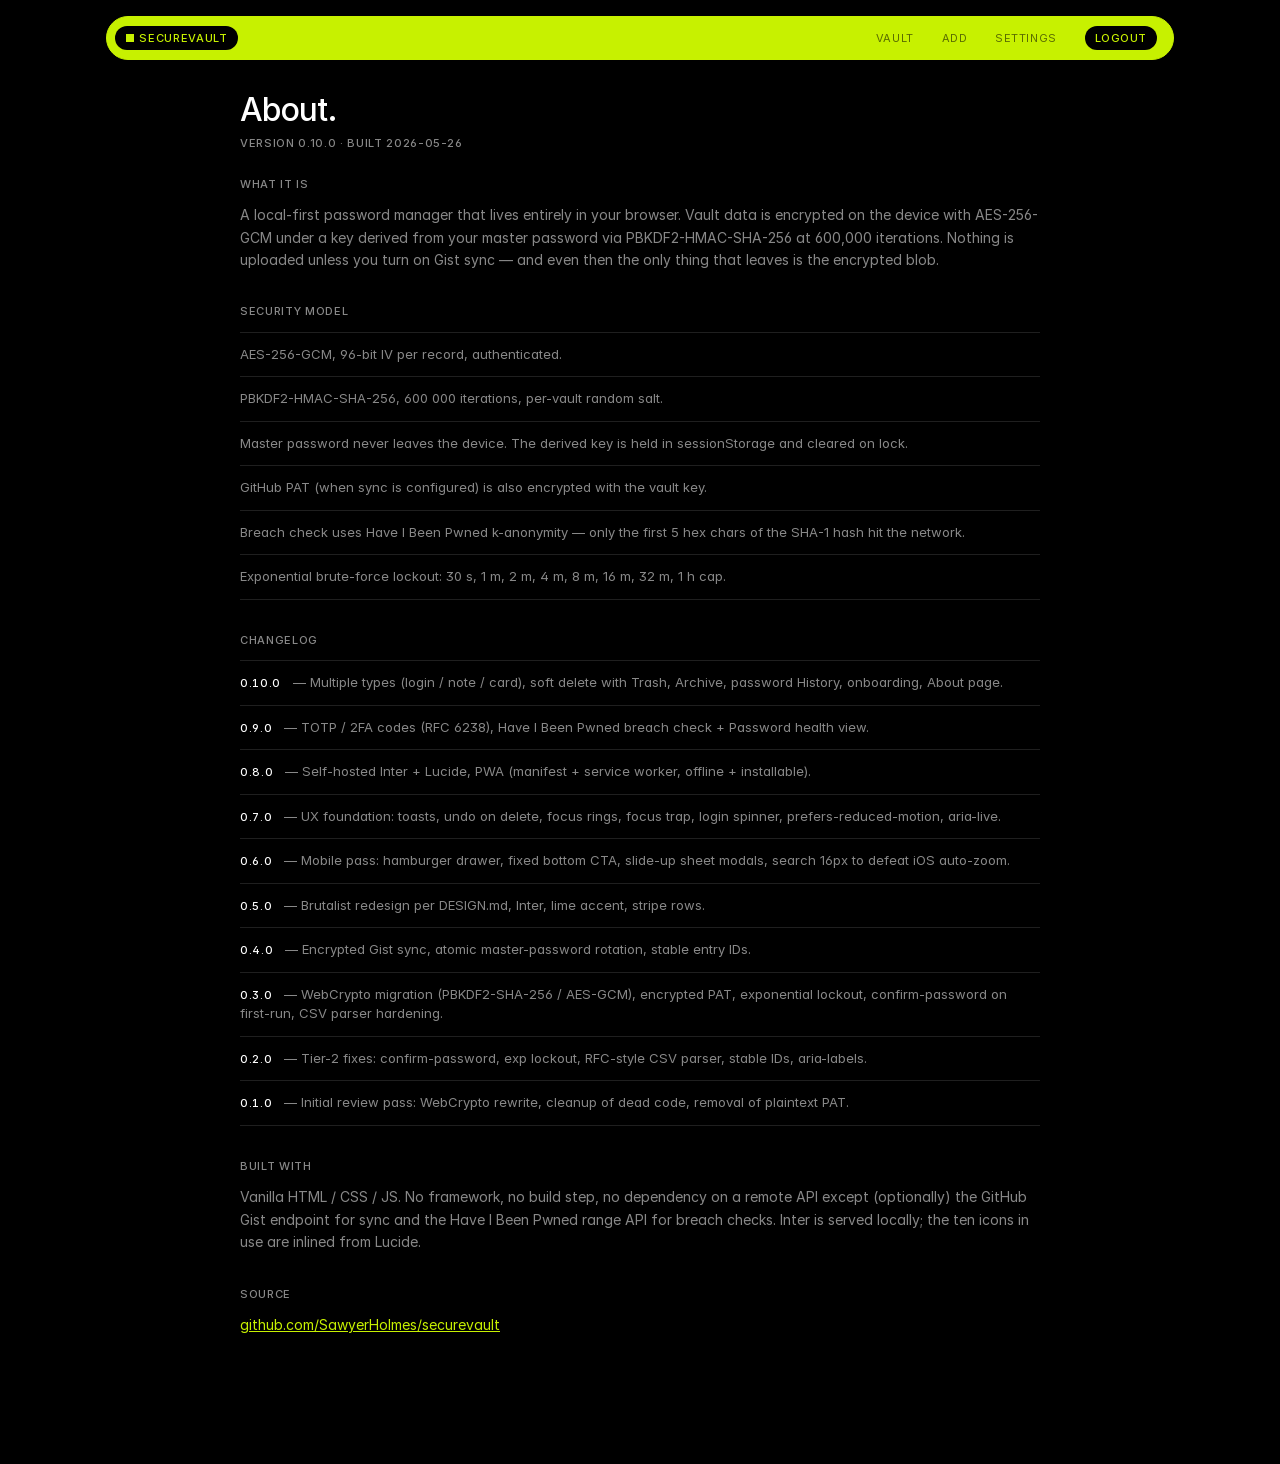
==== commit 69fc8fda: "Revert sync pill + restore the slider rectangle frame Two corrections to the previous commit:  1. Th" ====
--- a/about.html
+++ b/about.html
@@ -116,7 +116,6 @@
 
 <script src="js/lib/icons.js"></script>
 <script src="js/lib/nav.js"></script>
-<script src="js/lib/sync-status.js"></script>
 <script src="js/lib/sw-register.js"></script>
 <script src="js/lib/crypto-utils.js"></script>
 <script src="js/lib/auth.js"></script>
--- a/css/styles.css
+++ b/css/styles.css
@@ -1925,6 +1925,12 @@
     height: 20px;
     margin: 8px 0;
     cursor: pointer;
+}
+.slider-track::before {
+    content: '';
+    position: absolute;
+    left: 0; right: 0; top: 0; bottom: 0;
+    border: 1px solid var(--border-strong);
 }
 .slider-fill,
 #slider-fill {
@@ -2782,26 +2788,3 @@
 }
 
 
-/* ============================================================
-   38. SYNC PILL — small black square in the header
-============================================================ */
-.sync-pill {
-    display: inline-block;
-    width: 8px;
-    height: 8px;
-    background: rgba(0, 0, 0, 0.4);
-    align-self: center;
-    margin-right: 12px;
-    flex-shrink: 0;
-}
-.sync-pill[data-state="online"]  { background: #000; }
-.sync-pill[data-state="offline"] { background: rgba(0, 0, 0, 0.22); }
-.sync-pill[data-state="error"]   { background: var(--danger); }
-.sync-pill[data-state="syncing"] {
-    background: #000;
-    animation: sync-pulse 1.1s ease-in-out infinite;
-}
-@keyframes sync-pulse {
-    0%, 100% { opacity: 0.3; }
-    50%      { opacity: 1;   }
-}
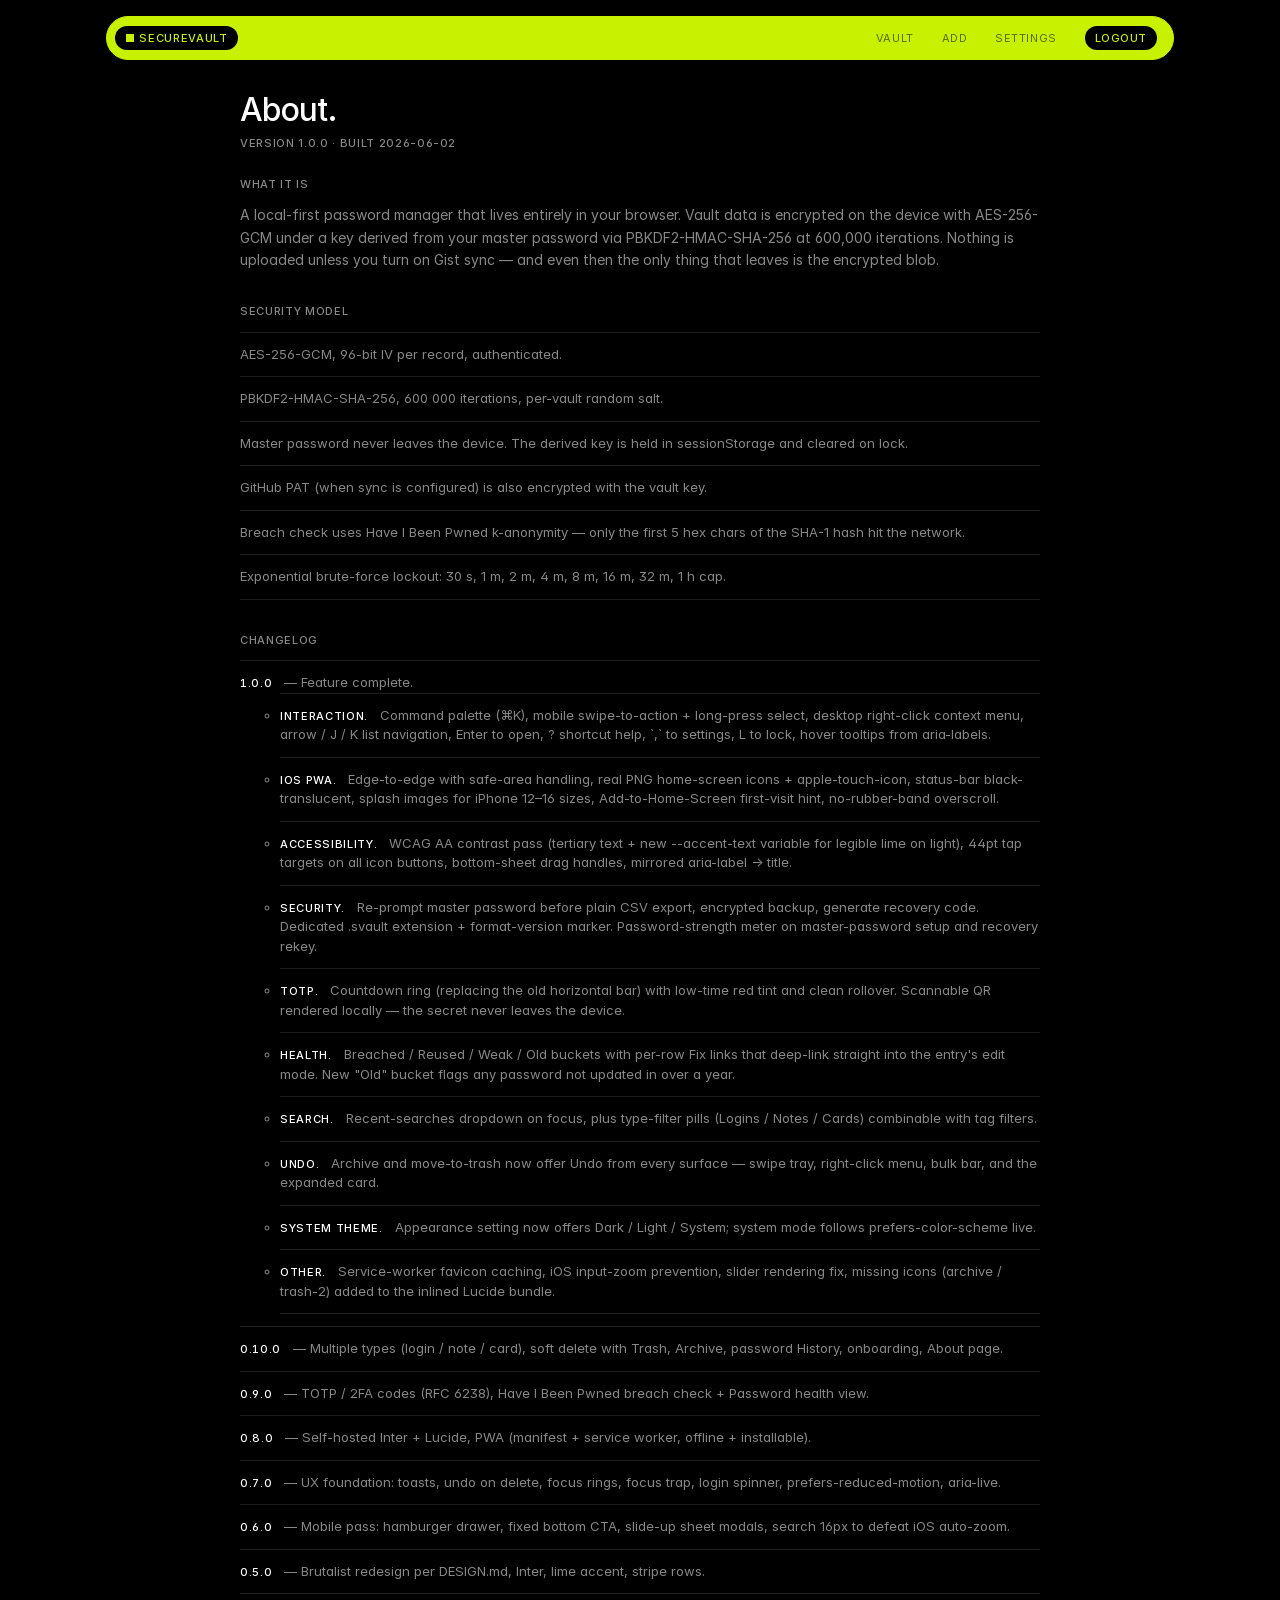
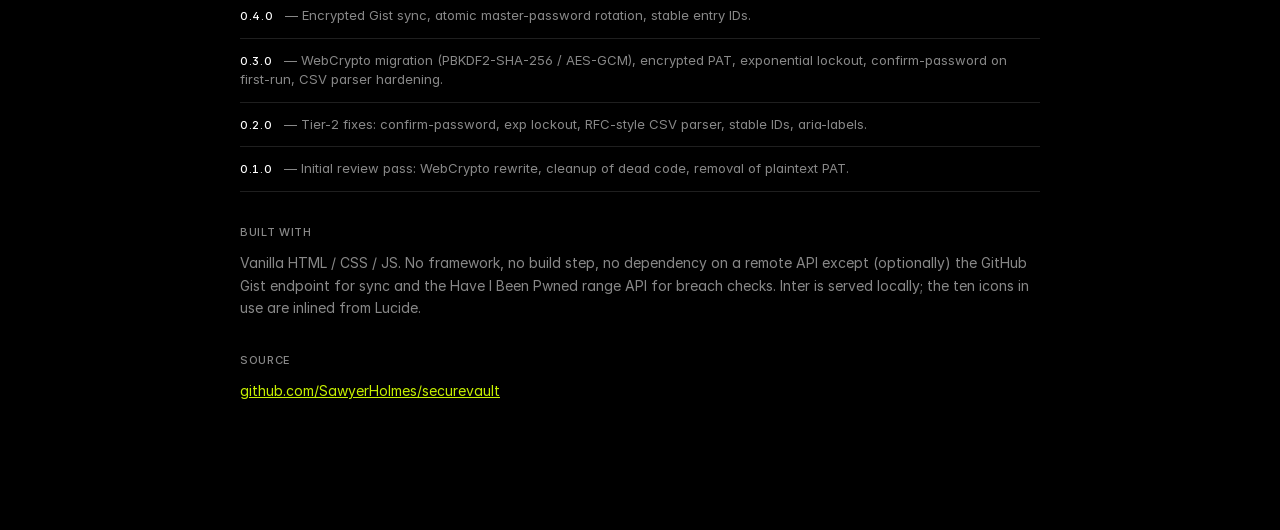
==== commit f0588148: "1.0.0 — feature complete; about-page version + changelog About page now reads "Version 1.0.0 · Built" ====
--- a/about.html
+++ b/about.html
@@ -55,7 +55,7 @@
     <div class="page-content">
 
         <h1 class="page-title">About.</h1>
-        <p class="page-sub">Version <span id="about-version">0.10.0</span> · Built <span id="about-built">2026-05-26</span></p>
+        <p class="page-sub">Version <span id="about-version">1.0.0</span> · Built <span id="about-built">2026-06-02</span></p>
 
         <section class="about-section">
             <h2 class="settings-title">What it is</h2>
@@ -82,6 +82,20 @@
         <section class="about-section">
             <h2 class="settings-title">Changelog</h2>
             <ul class="about-list">
+                <li><strong>1.0.0</strong> — Feature complete.
+                    <ul>
+                        <li><strong>Interaction.</strong> Command palette (⌘K), mobile swipe-to-action + long-press select, desktop right-click context menu, arrow / J / K list navigation, Enter to open, ? shortcut help, `,` to settings, L to lock, hover tooltips from aria-labels.</li>
+                        <li><strong>iOS PWA.</strong> Edge-to-edge with safe-area handling, real PNG home-screen icons + apple-touch-icon, status-bar black-translucent, splash images for iPhone 12–16 sizes, Add-to-Home-Screen first-visit hint, no-rubber-band overscroll.</li>
+                        <li><strong>Accessibility.</strong> WCAG AA contrast pass (tertiary text + new --accent-text variable for legible lime on light), 44pt tap targets on all icon buttons, bottom-sheet drag handles, mirrored aria-label → title.</li>
+                        <li><strong>Security.</strong> Re-prompt master password before plain CSV export, encrypted backup, generate recovery code. Dedicated .svault extension + format-version marker. Password-strength meter on master-password setup and recovery rekey.</li>
+                        <li><strong>TOTP.</strong> Countdown ring (replacing the old horizontal bar) with low-time red tint and clean rollover. Scannable QR rendered locally — the secret never leaves the device.</li>
+                        <li><strong>Health.</strong> Breached / Reused / Weak / Old buckets with per-row Fix links that deep-link straight into the entry's edit mode. New "Old" bucket flags any password not updated in over a year.</li>
+                        <li><strong>Search.</strong> Recent-searches dropdown on focus, plus type-filter pills (Logins / Notes / Cards) combinable with tag filters.</li>
+                        <li><strong>Undo.</strong> Archive and move-to-trash now offer Undo from every surface — swipe tray, right-click menu, bulk bar, and the expanded card.</li>
+                        <li><strong>System theme.</strong> Appearance setting now offers Dark / Light / System; system mode follows prefers-color-scheme live.</li>
+                        <li><strong>Other.</strong> Service-worker favicon caching, iOS input-zoom prevention, slider rendering fix, missing icons (archive / trash-2) added to the inlined Lucide bundle.</li>
+                    </ul>
+                </li>
                 <li><strong>0.10.0</strong> — Multiple types (login / note / card), soft delete with Trash, Archive, password History, onboarding, About page.</li>
                 <li><strong>0.9.0</strong> — TOTP / 2FA codes (RFC 6238), Have I Been Pwned breach check + Password health view.</li>
                 <li><strong>0.8.0</strong> — Self-hosted Inter + Lucide, PWA (manifest + service worker, offline + installable).</li>
--- a/css/styles.css
+++ b/css/styles.css
@@ -35,9 +35,10 @@
     --border-strong:  #000000;
     --text:           #000000;
     --text-secondary: #555555;
-    --text-tertiary:  #999999;
+    --text-tertiary:  #767676; /* AA 4.5:1 on #FFFFFF */
     --accent:         #C7F100;
     --accent-ink:     #000000;
+    --accent-text:    #5A7000; /* darker lime — AA 5.6:1 on #FFFFFF */
     --danger:         #DC2626;
     --danger-ink:     #FFFFFF;
 
@@ -57,9 +58,10 @@
     --border-strong:  #2C2C2C;
     --text:           #FFFFFF;
     --text-secondary: #888888;
-    --text-tertiary:  #555555;
+    --text-tertiary:  #7E7E7E; /* AA 5.1:1 on #000000 */
     --accent:         #C7F100;
     --accent-ink:     #000000;
+    --accent-text:    #C7F100; /* bright lime is already 16:1 on #000000 */
     --danger:         #FF3838;
     --danger-ink:     #FFFFFF;
 }
@@ -693,7 +695,7 @@
     color: var(--text);
     line-height: 1;
 }
-.vault-card.featured .row-num { color: var(--accent); }
+.vault-card.featured .row-num { color: var(--accent-text); }
 
 .vault-card .row-text {
     min-width: 0;
@@ -763,7 +765,7 @@
     text-transform: uppercase;
     color: var(--text);
 }
-.row-icon.row-icon-glyph { color: var(--accent); font-size: 14px; }
+.row-icon.row-icon-glyph { color: var(--accent-text); font-size: 14px; }
 
 /* Grid tiles get a top row with numeral + icon */
 .tile-head {
@@ -988,7 +990,7 @@
     color: var(--text);
     line-height: 1;
 }
-.vault-grid-tile.featured .tile-num { color: var(--accent); }
+.vault-grid-tile.featured .tile-num { color: var(--accent-text); }
 
 .vault-grid-tile .tile-name {
     margin: 0;
@@ -1357,7 +1359,7 @@
     padding: 1px 5px;
     border: 1px solid var(--border);
 }
-.value.notes a { color: var(--accent); text-decoration: underline; }
+.value.notes a { color: var(--accent-text); text-decoration: underline; }
 
 .password-warning {
     margin-top: 8px;
@@ -1391,19 +1393,28 @@
     font-variant-numeric: tabular-nums;
     color: var(--text);
 }
-.totp-countdown {
-    flex: 0 0 80px;
-    height: 3px;
-    background: var(--border);
-    position: relative;
-}
-.totp-countdown-bar {
-    position: absolute;
-    inset: 0 auto 0 0;
-    background: var(--accent);
-    width: 100%;
-    transition: width 1s linear;
-}
+.totp-ring {
+    flex: 0 0 28px;
+    width: 28px;
+    height: 28px;
+    transform: rotate(-90deg); /* 12 o'clock start, drains clockwise */
+}
+.totp-ring-track {
+    fill: none;
+    stroke: var(--border);
+    stroke-width: 3;
+}
+.totp-ring-fill {
+    fill: none;
+    stroke: var(--accent);
+    stroke-width: 3;
+    stroke-linecap: butt;
+    /* dasharray = 2 * PI * r where r = 13 (the circle's r attribute) */
+    stroke-dasharray: 81.68;
+    stroke-dashoffset: 0;
+    transition: stroke-dashoffset 1s linear, stroke 0.4s linear;
+}
+.totp-ring-fill.low { stroke: var(--danger); }
 .totp-uri-glyph {
     font-size: 14px;
     font-weight: 500;
@@ -1598,7 +1609,7 @@
 .empty-icon {
     width: 64px; height: 64px;
     border: 1px solid var(--border-strong);
-    color: var(--accent);
+    color: var(--accent-text);
     display: flex;
     align-items: center;
     justify-content: center;
@@ -1729,7 +1740,7 @@
     font-variant-numeric: tabular-nums;
 }
 .about-link {
-    color: var(--accent);
+    color: var(--accent-text);
     text-decoration: underline;
     word-break: break-all;
 }
@@ -1948,7 +1959,9 @@
     background: var(--accent);
     border: 1px solid var(--border-strong);
     cursor: grab;
-    transform: translateX(-9px);
+    margin-left: -9px; /* center on the .left% point without promoting to a
+                          compositor layer; transform: translateX leaves lime
+                          trail pixels on the right side during rapid drag. */
 }
 .slider-thumb:active,
 #slider-thumb:active { cursor: grabbing; }
@@ -2140,33 +2153,70 @@
     margin: 0 0 12px;
     line-height: 1.5;
 }
-.health-problems {
+.health-buckets {
+    margin-top: 20px;
+    display: flex;
+    flex-direction: column;
+    gap: 20px;
+}
+.health-bucket {
+    border: 1px solid var(--border);
+    padding: 16px;
+}
+.health-bucket-danger { border-color: var(--danger); }
+.health-bucket-warn   { border-color: var(--border-strong); }
+.health-bucket-muted  { border-color: var(--border); }
+.health-bucket-head {
+    display: flex;
+    align-items: baseline;
+    gap: 12px;
+    margin-bottom: 4px;
+}
+.health-bucket-name {
+    margin: 0;
+    font-size: 13px;
+    font-weight: 600;
+    text-transform: uppercase;
+    letter-spacing: 0.06em;
+    color: var(--text);
+}
+.health-bucket-danger .health-bucket-name { color: var(--danger); }
+.health-bucket-count {
+    font-size: 11px;
+    font-weight: 500;
+    color: var(--text-secondary);
+    font-variant-numeric: tabular-nums;
+}
+.health-bucket-hint {
+    margin: 0 0 12px;
+    font-size: 12px;
+    color: var(--text-secondary);
+    line-height: 1.45;
+}
+.health-bucket-list {
     list-style: none;
-    margin: 16px 0 0;
+    margin: 0;
     padding: 0;
 }
-.health-problem {
+.health-bucket-item {
     display: flex;
     justify-content: space-between;
     align-items: center;
     gap: 12px;
-    padding: 10px 0;
+    padding: 8px 0;
     border-top: 1px solid var(--border);
 }
-.health-problem:last-child { border-bottom: 1px solid var(--border); }
-.health-problem-name {
+.health-bucket-item:last-child { border-bottom: 1px solid var(--border); }
+.health-bucket-item-name {
     font-size: 13px;
-    font-weight: 500;
-    text-transform: uppercase;
-    letter-spacing: 0.05em;
-    color: var(--text);
-}
-.health-problem-tags {
-    font-size: 11px;
-    font-weight: 500;
-    text-transform: uppercase;
-    letter-spacing: 0.06em;
-    color: var(--danger);
+    color: var(--text);
+    overflow: hidden;
+    text-overflow: ellipsis;
+    white-space: nowrap;
+}
+.health-bucket-fix {
+    flex-shrink: 0;
+    text-decoration: none;
 }
 
 .sync-buttons {
@@ -2298,7 +2348,7 @@
     width: 260px;
     z-index: 50;
 }
-.tooltip a { color: var(--accent); text-decoration: underline; }
+.tooltip a { color: var(--accent-text); text-decoration: underline; }
 .tooltip.show { display: block; }
 
 
@@ -2447,12 +2497,28 @@
     }
     .expanded-content,
     .confirmation-modal {
+        position: relative; /* anchor for the drag-handle ::before */
         max-width: 100%;
         width: 100%;
         max-height: 92vh;
+        padding-top: 22px;  /* clearance above the handle */
         border: none;
         border-top: 1px solid var(--accent);
         animation: sheet-up 0.18s linear;
+    }
+    /* Bottom-sheet drag handle — visual affordance only (not draggable).
+       Hints that this surface slid up from the bottom of the screen. */
+    .expanded-content::before,
+    .confirmation-modal::before {
+        content: "";
+        position: absolute;
+        top: 8px;
+        left: 50%;
+        transform: translateX(-50%);
+        width: 36px;
+        height: 3px;
+        background: var(--border-strong);
+        opacity: 0.55;
     }
     .expanded-card.show .expanded-content,
     .confirmation-overlay.show .confirmation-modal { animation: sheet-up 0.18s linear; }
@@ -2788,3 +2854,295 @@
 }
 
 
+
+
+/* ============================================================
+   38. REAUTH MODAL — confirm master password before sensitive
+   actions (CSV export, encrypted backup, generate recovery).
+============================================================ */
+.reauth-overlay {
+    position: fixed;
+    inset: 0;
+    z-index: 3000;
+    background: rgba(0, 0, 0, 0.55);
+    display: flex;
+    justify-content: center;
+    align-items: flex-start;
+    padding: calc(80px + env(safe-area-inset-top)) 16px 16px;
+}
+.reauth-overlay[hidden] { display: none; }
+.reauth-modal {
+    width: 100%;
+    max-width: 420px;
+    background: var(--surface);
+    border: 1px solid var(--border-strong);
+    padding: 24px;
+    display: flex;
+    flex-direction: column;
+    gap: 12px;
+    box-shadow: 0 12px 36px rgba(0, 0, 0, 0.25);
+}
+.reauth-title {
+    margin: 0;
+    font-size: 18px;
+    font-weight: 600;
+    letter-spacing: -0.01em;
+}
+.reauth-reason {
+    margin: 0;
+    font-size: 13px;
+    color: var(--text-secondary);
+}
+.reauth-input {
+    width: 100%;
+    padding: 12px 14px;
+    font-size: 16px;
+    border: 1px solid var(--border-strong);
+    background: transparent;
+    color: var(--text);
+}
+.reauth-input:focus { outline: 1px solid var(--accent); outline-offset: -1px; }
+.reauth-error {
+    margin: 0;
+    min-height: 18px;
+    font-size: 12px;
+    color: var(--danger);
+}
+.reauth-buttons {
+    display: flex;
+    justify-content: flex-end;
+    gap: 8px;
+    margin-top: 4px;
+}
+
+
+/* ============================================================
+   39. ADD-TO-HOME-SCREEN HINT (iOS Safari only, login page)
+============================================================ */
+.a2hs-hint {
+    position: fixed;
+    left: 16px;
+    right: 16px;
+    bottom: calc(16px + env(safe-area-inset-bottom));
+    z-index: 1500;
+    background: var(--surface);
+    border: 1px solid var(--border-strong);
+    padding: 14px 14px 14px 16px;
+    display: flex;
+    align-items: center;
+    gap: 12px;
+    box-shadow: 0 8px 24px rgba(0, 0, 0, 0.22);
+}
+.a2hs-share {
+    flex-shrink: 0;
+    width: 22px;
+    height: 22px;
+    color: var(--accent-text);
+}
+.a2hs-text {
+    flex: 1;
+    font-size: 12px;
+    line-height: 1.45;
+    color: var(--text);
+}
+.a2hs-text strong {
+    display: block;
+    margin-bottom: 2px;
+    font-size: 13px;
+    font-weight: 600;
+}
+.a2hs-text em {
+    font-style: normal;
+    font-weight: 500;
+}
+.a2hs-share-glyph {
+    display: inline-block;
+    padding: 1px 6px;
+    margin: 0 1px;
+    border: 1px solid var(--border-strong);
+    font-size: 11px;
+    font-weight: 500;
+}
+.a2hs-close {
+    flex-shrink: 0;
+    background: transparent;
+    border: 0;
+    color: var(--text-secondary);
+    font-size: 22px;
+    line-height: 1;
+    cursor: pointer;
+    padding: 0 4px;
+    -webkit-tap-highlight-color: transparent;
+}
+
+
+/* ============================================================
+   40. TAP-TARGET AUDIT (mobile only)
+   Apple HIG: 44pt minimum. Most icon-only buttons render at
+   18–28px to keep the brutalist visual tight; on touch devices
+   we extend the hit area to 44x44 with a transparent ::after
+   so the visual stays the same.
+   `pointer: coarse` keeps this off desktop windows narrowed
+   below 600px (mouse users don't need it and the haloes can
+   create ambiguous click targets in tight UIs).
+============================================================ */
+@media (max-width: 600px) and (pointer: coarse) {
+    /* search-clear is the only icon button packed next to another
+       (sort-toggle, also in the search-wrapper); bump its width to
+       match rather than rely on a halo that would overlap. */
+    .search-clear { flex-basis: 44px; }
+
+    .icon-btn,
+    .card-copy-btn,
+    .gallery-copy-btn,
+    .nav-burger,
+    .info-btn,
+    .a2hs-close,
+    .password-wrapper .toggle-password,
+    .password-wrapper #toggle-password {
+        position: relative;
+    }
+    .icon-btn::after,
+    .card-copy-btn::after,
+    .gallery-copy-btn::after,
+    .nav-burger::after,
+    .info-btn::after,
+    .a2hs-close::after,
+    .password-wrapper .toggle-password::after,
+    .password-wrapper #toggle-password::after {
+        content: "";
+        position: absolute;
+        top: 50%;
+        left: 50%;
+        transform: translate(-50%, -50%);
+        width: max(100%, 44px);
+        height: max(100%, 44px);
+    }
+}
+
+
+/* ============================================================
+   41. SEARCH UPGRADES — recent dropdown + type filter chips
+============================================================ */
+.search-recent {
+    position: absolute;
+    top: calc(100% + 4px);
+    left: 0;
+    right: 0;
+    z-index: 200;
+    background: var(--surface);
+    border: 1px solid var(--border-strong);
+    box-shadow: 0 8px 24px rgba(0, 0, 0, 0.18);
+    padding: 4px 0;
+}
+.search-recent[hidden] { display: none; }
+.search-recent-head {
+    display: flex;
+    justify-content: space-between;
+    align-items: center;
+    padding: 6px 14px;
+    font-size: 10px;
+    font-weight: 500;
+    text-transform: uppercase;
+    letter-spacing: 0.06em;
+    color: var(--text-tertiary);
+}
+.search-recent-clear {
+    background: transparent;
+    border: 0;
+    color: var(--text-secondary);
+    font-size: 10px;
+    font-weight: 500;
+    text-transform: uppercase;
+    letter-spacing: 0.06em;
+    cursor: pointer;
+    padding: 0;
+}
+.search-recent-clear:hover { color: var(--text); }
+.search-recent-list {
+    list-style: none;
+    margin: 0;
+    padding: 0;
+}
+.search-recent-item {
+    width: 100%;
+    text-align: left;
+    background: transparent;
+    border: 0;
+    padding: 8px 14px;
+    font-size: 13px;
+    color: var(--text);
+    cursor: pointer;
+}
+.search-recent-item:hover { background: var(--surface-raised); }
+
+/* Distinguish type pills from tag pills in the filter bar. Same chip
+   geometry, slightly heavier weight + uppercase to read as a meta filter. */
+.tag-chip-type {
+    text-transform: uppercase;
+    letter-spacing: 0.06em;
+    font-size: 10px;
+}
+
+
+/* ============================================================
+   42. TOTP QR overlay — renders the otpauth URI as a scannable
+   QR via js/lib/qr.js. Modal sits above other content; the SVG
+   is generated client-side so the secret never leaves the
+   device.
+============================================================ */
+.qr-overlay {
+    position: fixed;
+    inset: 0;
+    z-index: 3000;
+    background: rgba(0, 0, 0, 0.55);
+    display: flex;
+    justify-content: center;
+    align-items: center;
+    padding: 16px;
+}
+.qr-overlay[hidden] { display: none; }
+.qr-modal {
+    width: 100%;
+    max-width: 360px;
+    background: var(--surface);
+    border: 1px solid var(--border-strong);
+    padding: 20px;
+    display: flex;
+    flex-direction: column;
+    gap: 12px;
+    align-items: center;
+    box-shadow: 0 12px 36px rgba(0, 0, 0, 0.25);
+}
+.qr-title {
+    margin: 0;
+    font-size: 14px;
+    font-weight: 600;
+    text-transform: uppercase;
+    letter-spacing: 0.06em;
+    color: var(--text);
+}
+.qr-canvas {
+    width: 100%;
+    display: flex;
+    justify-content: center;
+}
+.qr-canvas svg {
+    width: 100%;
+    max-width: 320px;
+    height: auto;
+    background: #fff; /* QR must be on white regardless of theme for scan reliability */
+    border: 1px solid var(--border);
+}
+.qr-error {
+    margin: 0;
+    font-size: 12px;
+    color: var(--danger);
+    text-align: center;
+}
+.qr-close { align-self: stretch; }
+
+.totp-qr-glyph {
+    font-size: 14px;
+    line-height: 1;
+}
